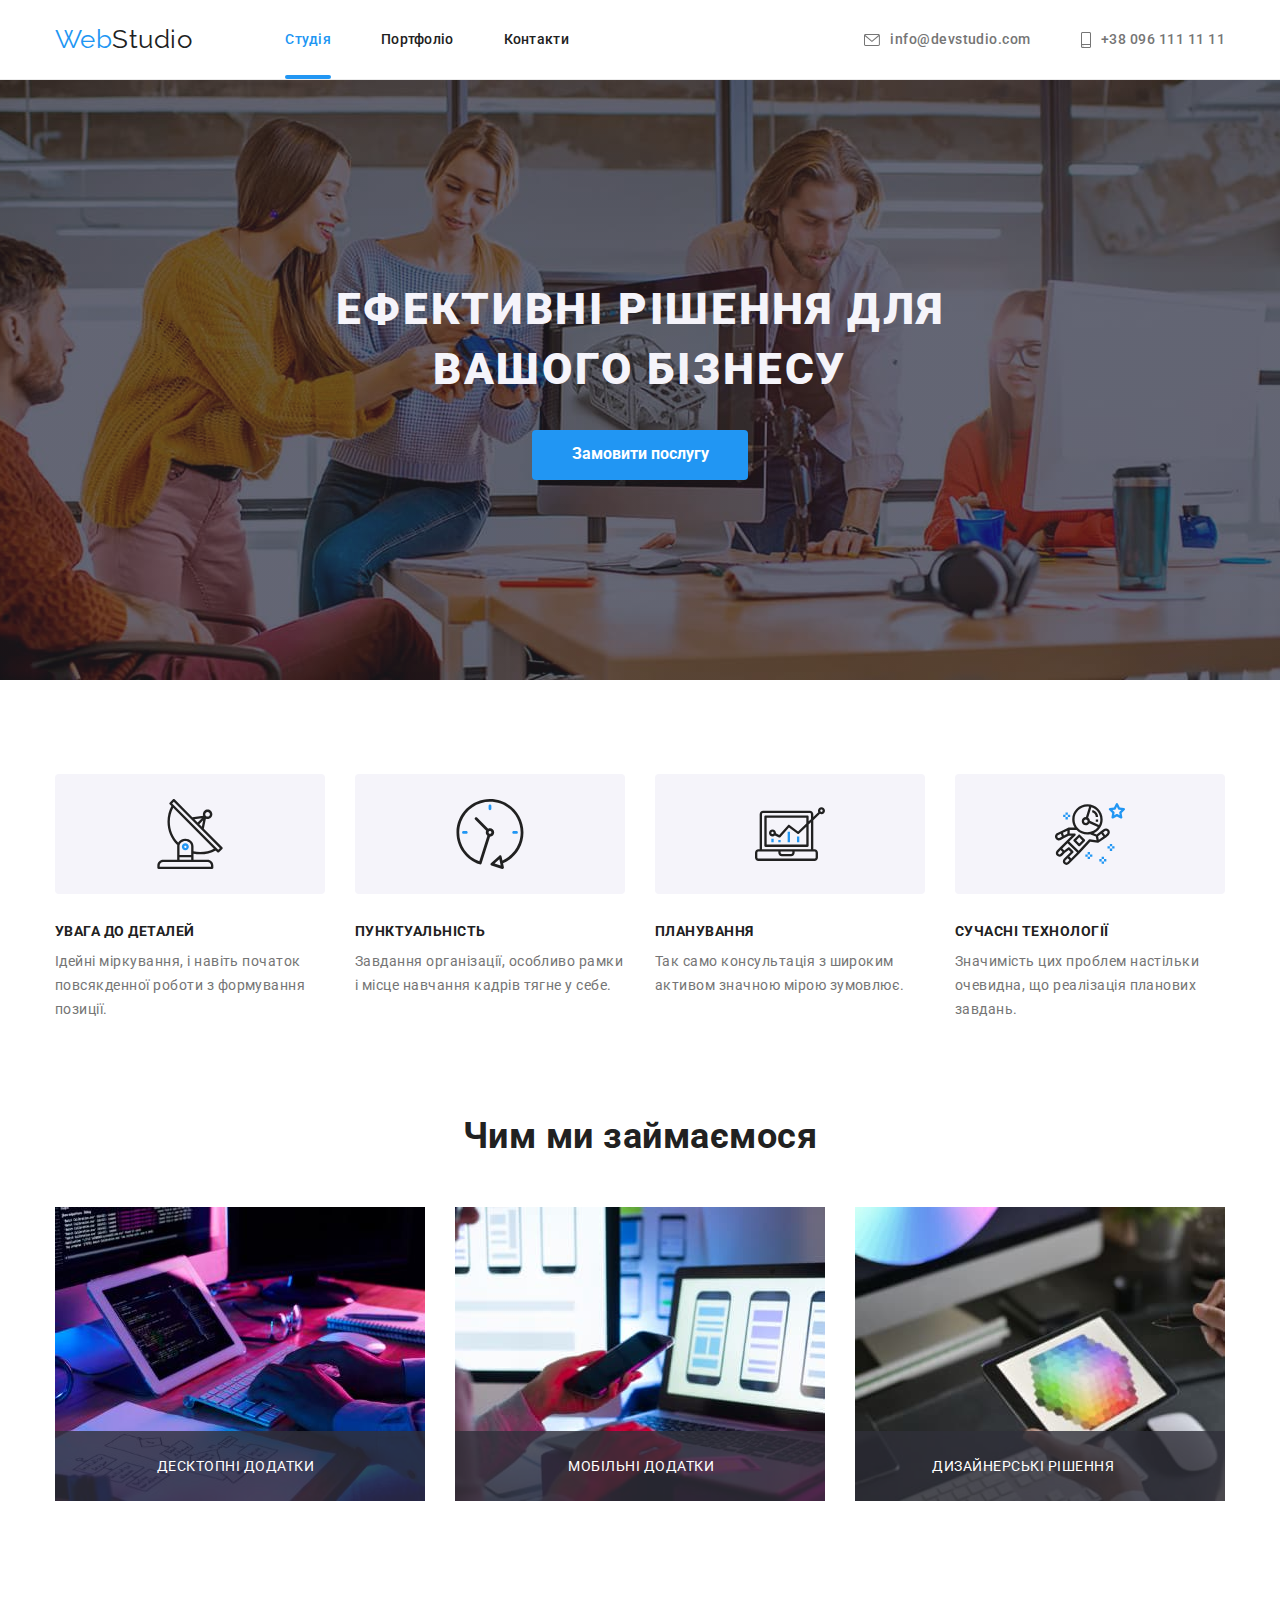
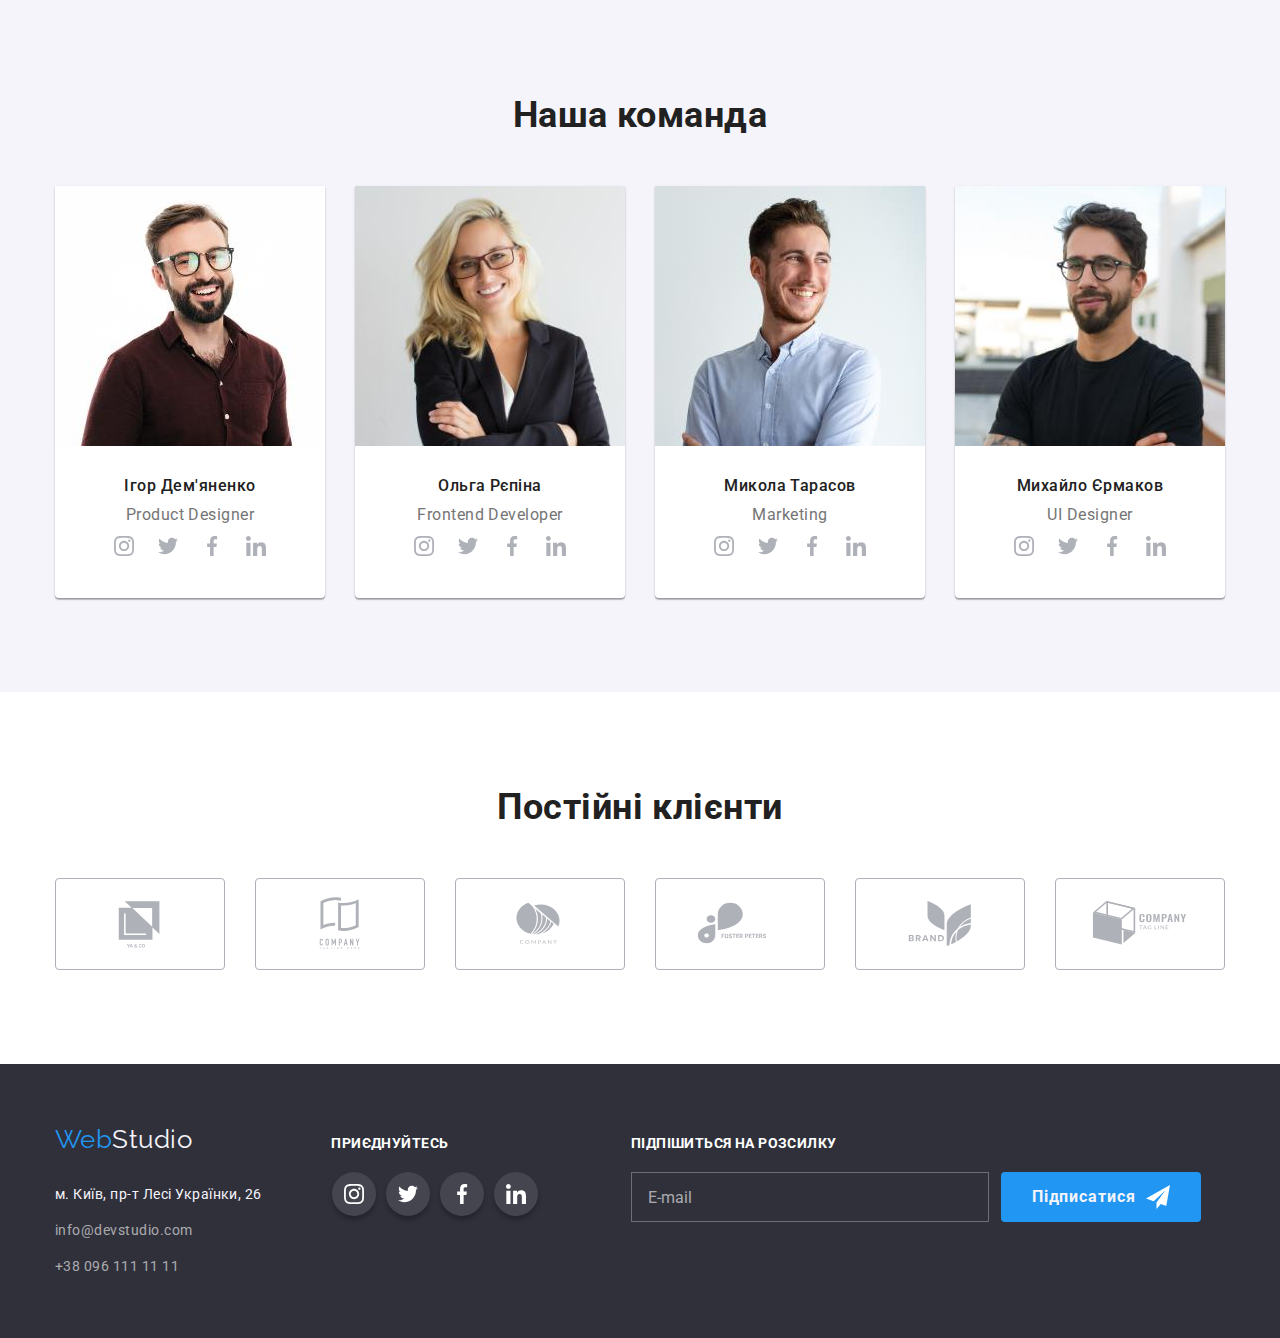
==== index.html @ 08e015c6 "Initial commit" ====
<!DOCTYPE html>
<html lang="uk">
  <head>
    <meta charset="UTF-8" />
    <meta http-equiv="X-UA-Compatible" content="IE=edge" />
    <meta name="viewport" content="width=device-width, initial-scale=1.0" />
    <title>Document</title>
    <link rel="preconnect" href="https://fonts.googleapis.com" />
    <link rel="preconnect" href="https://fonts.gstatic.com" crossorigin />
    <link
      href="https://fonts.googleapis.com/css2?family=Raleway:wght@700&family=Roboto:wght@400;500;700;900&display=swap"
      rel="stylesheet"
    />
    <link
      rel="stylesheet"
      href="https://cdnjs.cloudflare.com/ajax/libs/modern-normalize/1.1.0/modern-normalize.min.css"
    />

    <link rel="stylesheet" href="./css/styles.css" />
  </head>
  <body class="page">
    <!--  ⁡⁣⁢⁣Шапка сайту⁡ -->

    <header class="page-header">
      <div class="container main-div">
        <nav class="main-nav">
          <a href="index.html" class="logo">Web<span class="log-studio">Studio</span></a>

          <ul class="site-nav list">
            <li class="item"><a href="" class="link current">Студія</a></li>
            <li class="item"><a href="./portfolio.html" class="link">Портфоліо</a></li>
            <li class="item"><a href="" class="link">Контакти</a></li>
          </ul>
        </nav>

        <ul class="contacts list">
          <li class="item">
            <a href="" class="icon-contacts">
              <svg class="icon-envelope">
                <use href="./images/icons.svg#icon-envelop"></use>
              </svg>
              info@devstudio.com
            </a>
            <a href="mailto:info@devstudio.com" class="contacts-link"></a>
          </li>

          <li class="item">
            <a href="" class="icon-contacts">
              <svg class="icon-smartphone">
                <use href="./images/icons.svg#smartphone"></use>
              </svg>
              +38 096 111 11 11
            </a>
            <!-- <a href="tel:+380961111111" class="contacts-link"></a> -->
          </li>
        </ul>
      </div>
    </header>

    <main>
      <!--Hero-->

      <section class="hero">
        <div class="container">
          <h1 class="hero-title">Ефективні рішення для вашого бізнесу</h1>
          <button data-modal-open type="button" class="button-primary">Замовити послугу</button>
        </div>
      </section>

      <!--Управління цілями-->
      <section class="section-feature">
        <div class="container">
          <ul class="feature-list list">
            <li class="item">
              <div class="icon-element">
                <svg class="icon-antenna" width="70px" height="70px">
                  <use href="./images/icons.svg#antenna"></use>
                </svg>
              </div>
              <h2 class="title">УВАГА ДО ДЕТАЛЕЙ</h2>
              <p class="text">
                Ідейні міркування, і навіть початок повсякденної роботи з формування позиції.
              </p>
            </li>
            <li class="item">
              <div class="icon-element">
                <svg class="icon-clock" width="70px" height="70px">
                  <use href="./images/icons.svg#clock"></use>
                </svg>
              </div>
              <h2 class="title">ПУНКТУАЛЬНІСТЬ</h2>
              <p class="text">
                Завдання організації, особливо рамки і місце навчання кадрів тягне у себе.
              </p>
            </li>
            <li class="item">
              <div class="icon-element">
                <svg class="icon-diagram" width="70px" height="70px">
                  <use href="./images/icons.svg#diagram"></use>
                </svg>
              </div>
              <h2 class="title">ПЛАНУВАННЯ</h2>
              <p class="text">Так само консультація з широким активом значною мірою зумовлює.</p>
            </li>
            <li class="item">
              <div class="icon-element">
                <svg class="icon-astronaut" width="70px" height="70px">
                  <use href="./images/icons.svg#astronaut"></use>
                </svg>
              </div>
              <h2 class="title">СУЧАСНІ ТЕХНОЛОГІЇ</h2>
              <p class="text">
                Значимість цих проблем настільки очевидна, що реалізація планових завдань.
              </p>
            </li>
          </ul>
        </div>
      </section>

      <!--Work-->

      <section class="section-work">
        <div class="container">
          <h3 class="section-title">Чим ми займаємося</h3>
          <ul class="work list">
            <li class="item">
              <div class="work-box">
                <img src="./images/box_1.jpg" alt="блок-схема" width="370" height="294" />
                <p class="work-text">Десктопні додатки</p>
              </div>
            </li>
            <li class="item">
              <div class="work-box">
                <img
                  src="./images/box_2.jpg"
                  alt="застосунок для телефону"
                  width="370"
                  height="294"
                />
                <p class="work-text">Мобільні додатки</p>
              </div>
            </li>
            <li class="item">
              <div class="work-box">
                <img src="./images/box_3.jpg" alt="веб дизайн" width="370" height="294" />
                <p class="work-text">Дизайнерські рішення</p>
              </div>
            </li>
          </ul>
        </div>
      </section>

      <!--Team-list-->
      <section class="section-team">
        <div class="container">
          <h3 class="section-title">Наша команда</h3>
          <ul class="team-list list">
            <li class="item item-team">
              <img src="./images/img.jpg" alt="Product Designer" width="270" />
              <h3 class="title">Ігор Дем'яненко</h3>
              <p class="text">Product Designer</p>
              <div class="icon-list">
                <a href="" class="icon-social">
                  <svg class="icon-instagram" width="20px" height="20px">
                    <use href="./images/icons.svg#instagram"></use>
                  </svg>
                </a>
                <a href="" class="icon-social">
                  <svg class="icon-twitter" width="20px" height="20px">
                    <use href="./images/icons.svg#twitter"></use>
                  </svg>
                </a>
                <a href="" class="icon-social">
                  <svg class="icon-facebook" width="20px" height="20px">
                    <use href="./images/icons.svg#facebook"></use>
                  </svg>
                </a>
                <a href="" class="icon-social">
                  <svg class="icon-linkedin" width="20px" height="20px">
                    <use href="./images/icons.svg#linkedin"></use>
                  </svg>
                </a>
              </div>
            </li>
            <li class="item item-team">
              <img src="./images/img_1.jpg" alt="Ольга Рєпіна" width="270" />
              <h3 class="title">Ольга Рєпіна</h3>
              <p class="text">Frontend Developer</p>
              <div class="icon-list">
                <a href="" class="icon-social">
                  <svg class="icon-instagram" width="20px" height="20px">
                    <use href="./images/icons.svg#instagram"></use>
                  </svg>
                </a>
                <a href="" class="icon-social">
                  <svg class="icon-twitter" width="20px" height="20px">
                    <use href="./images/icons.svg#twitter"></use>
                  </svg>
                </a>
                <a href="" class="icon-social">
                  <svg class="icon-facebook" width="20px" height="20px">
                    <use href="./images/icons.svg#facebook"></use>
                  </svg>
                </a>
                <a href="" class="icon-social">
                  <svg class="icon-linkedin" width="20px" height="20px">
                    <use href="./images/icons.svg#linkedin"></use>
                  </svg>
                </a>
              </div>
            </li>
            <li class="item item-team">
              <img src="./images/img_2.jpg" alt="Микола Тарасов" width="270" />
              <h3 class="title">Микола Тарасов</h3>
              <p class="text">Marketing</p>
              <div class="icon-list">
                <a href="" class="icon-social">
                  <svg class="icon-instagram" width="20px" height="20px">
                    <use href="./images/icons.svg#instagram"></use>
                  </svg>
                </a>
                <a href="" class="icon-social">
                  <svg class="icon-twitter" width="20px" height="20px">
                    <use href="./images/icons.svg#twitter"></use>
                  </svg>
                </a>
                <a href="" class="icon-social">
                  <svg class="icon-facebook" width="20px" height="20px">
                    <use href="./images/icons.svg#facebook"></use>
                  </svg>
                </a>
                <a href="" class="icon-social">
                  <svg class="icon-linkedin" width="20px" height="20px">
                    <use href="./images/icons.svg#linkedin"></use>
                  </svg>
                </a>
              </div>
            </li>
            <li class="item item-team">
              <img src="./images/img_3.jpg" alt="Михайло Єрмаков" width="270" />
              <h3 class="title">Михайло Єрмаков</h3>
              <p class="text">UI Designer</p>
              <div class="icon-list">
                <a href="" class="icon-social">
                  <svg class="icon-instagram" width="20px" height="20px">
                    <use href="./images/icons.svg#instagram"></use>
                  </svg>
                </a>
                <a href="" class="icon-social">
                  <svg class="icon-twitter" width="20px" height="20px">
                    <use href="./images/icons.svg#twitter"></use>
                  </svg>
                </a>
                <a href="" class="icon-social">
                  <svg class="icon-facebook" width="20px" height="20px">
                    <use href="./images/icons.svg#facebook"></use>
                  </svg>
                </a>
                <a href="" class="icon-social">
                  <svg class="icon-linkedin" width="20px" height="20px">
                    <use href="./images/icons.svg#linkedin"></use>
                  </svg>
                </a>
              </div>
            </li>
          </ul>
        </div>
      </section>

      <!--Clients-->
      <section class="section-client">
        <div class="container">
          <h3 class="section-title">Постійні клієнти</h3>
          <ul class="client-list list">
            <li class="icon-item">
              <a href="" class="link-icon">
                <svg class="icon-client" width="41px" height="47px">
                  <use href="./images/icons.svg#Client1"></use>
                </svg>
              </a>
            </li>
            <li class="icon-item">
              <a href="" class="link-icon">
                <svg class="icon-client" width="41px" height="47px">
                  <use href="./images/icons.svg#Client2"></use>
                </svg>
              </a>
            </li>
            <li class="icon-item">
              <a href="" class="link-icon">
                <svg class="icon-client" width="41px" height="47px">
                  <use href="./images/icons.svg#Client3"></use>
                </svg>
              </a>
            </li>
            <li class="icon-item">
              <a href="" class="link-icon">
                <svg class="icon-client" width="41px" height="47px">
                  <use href="./images/icons.svg#Client4"></use>
                </svg>
              </a>
            </li>
            <li class="icon-item">
              <a href="" class="link-icon">
                <svg class="icon-client" width="41px" height="47px">
                  <use href="./images/icons.svg#Client5"></use>
                </svg>
              </a>
            </li>
            <li class="icon-item">
              <a href="" class="link-icon">
                <svg class="icon-client" width="41px" height="47px">
                  <use href="./images/icons.svg#Client6"></use>
                </svg>
              </a>
            </li>
          </ul>
        </div>
      </section>
    </main>
    <!--Футер-->
    <footer class="footer">
      <div class="container">
        <div class="container-address">
          <a href="index.html" class="logo">Web<span class="logo-studio">Studio</span></a>

          <address class="address-title">
            <p class="footer-title">м. Київ, пр-т Лесі Українки, 26</p>
            <ul class="contact list">
              <li class="item">
                <a href="malito:info@devstudio.com" class="contact-link">info@devstudio.com</a>
              </li>
              <li class="item">
                <a href="tel:+380961111111" class="contact-link">+38 096 111 11 11</a>
              </li>
            </ul>
          </address>
        </div>

        <div class="container-icon">
          <p class="text-footer-icon">приєднуйтесь</p>
          <ul class="list-icon-footer list">
            <li class="item-footer-icon">
              <a href="" class="footer-link-icon">
                <svg class="instagramfooter" width="20" height="20px">
                  <use href="./images/icons.svg#instagramFooter"></use>
                </svg>
              </a>
            </li>
            <li class="item-footer-icon">
              <a href="" class="footer-link-icon">
                <svg class="twitterfooter" width="20" height="20px">
                  <use href="./images/icons.svg#twitterFooter"></use>
                </svg>
              </a>
            </li>
            <li class="item-footer-icon">
              <a href="" class="footer-link-icon">
                <svg class="facebookfooter" width="20" height="20px">
                  <use href="./images/icons.svg#facebookFooter"></use>
                </svg>
              </a>
            </li>
            <li class="item-footer-icon">
              <a href="" class="footer-link-icon">
                <svg class="linkedinfooter" width="20" height="20px">
                  <use href="./images/icons.svg#linkedinFooter"></use>
                </svg>
              </a>
            </li>
          </ul>
        </div>
        <div class="form-footer">
          <h3 class="form-text">підпішиться на розсилку</h3>
          <div class="foot-lable">
            <input class="form-mail" type="email" name="E-mail" placeholder="E-mail" />
            <button class="foot-button" type="submit">
              Підписатися
              <svg class="icon-send" width="24" height="24">
                <use href="./images/icons.svg#icon-icon-send"></use>
              </svg>
            </button>
          </div>
        </div>
      </div>
    </footer>
    <!-- <button>Замовити послугу</button> -->

    <div class="backdrop is-hidden" data-modal>
      <div class="modal">
        <button data-modal-close class="modal-button">
          <svg class="icon-close" width="18" height="18">
            <use href="./images/icons.svg#icon-close"></use>
          </svg>
        </button>

        <form class="form-modal">
          <h3 class="form-title">Залиште свої дані, ми вам передзвонимо</h3>
          <div class="form-field top-title">
            <label for="name" class="form-lable">Ім'я</label>
            <input class="form-input" type="text" name="name" id="name" />
            <svg class="input-icon" width="18" height="18">
              <use href="./images/icons.svg#icon-person"></use>
            </svg>
          </div>
          <div class="form-field">
            <label for="tel" class="form-lable">Телефон</label>
            <input class="form-input" type="tel" name="tel" id="tel" />
            <svg class="input-icon" width="18" height="18">
              <use href="./images/icons.svg#icon-phone"></use>
            </svg>
          </div>
          <div class="form-field">
            <label for="email" class="form-lable">Пошта</label>
            <input class="form-input" type="email" name="email" id="email" />
            <svg class="input-icon" width="18" height="18">
              <use href="./images/icons.svg#icon-email"></use>
            </svg>
          </div>
          <div class="form-field">
            <label for="comment" class="comment-label">Коментар</label>
            <textarea
              name="comment"
              class="comment"
              id="comment"
              placeholder="Введіть текст"
            ></textarea>
          </div>
          <!-- <div class="form-field-check"> -->
          <label class="form-policy">
            <input class="checkbox" type="checkbox" checked />
            <svg class="icon-check" width="16" height="15">
              <use href="./images/icons.svg#icon-vector_check"></use>
            </svg>
            Погоджуюся з розсилкою та приймаю
            <a class="police-link" href="">Умови договору</a>
          </label>
          <!-- </div> -->
          <button type="submit" class="form-btn">Відправити</button>
        </form>
      </div>
    </div>

    <script src="./js/modal.js"></script>
  </body>
</html>
---- css/styles.css ----
html {
  box-sizing: border-box;
}
*,
*::before,
*::after {
  box-sizing: inherit;
}

:root {
  --primary-text-color: #212121;
  --title-text-color: #757575;
  --accent-color: #2196f3;
  --primary-bg-color: #f5f4fa;
  --timing-function: cubic-bezier(0.4, 0, 0.2, 1);
}

body {
  background-color: #ffffff;
  color: var(--primary-text-color);
  font-family: 'Roboto', sans-serif;
  letter-spacing: 0.03em;
}
img {
  display: block;
}
/* Утіліти */

.list {
  padding: 0;
  margin: 0;
  list-style: none;
}

/* колір основного тексту чорний #212121 */
/* другорядний колір тексту білий #FFFFFF */
/* другорядний колір тексту #757575 */
/* другорядний колір тексту rgba(255, 255, 255, 0.6) */
/* акцент Голубий #2196F3 */

.container {
  padding-right: 15px;
  padding-left: 15px;
  margin-left: auto;
  margin-right: auto;
  width: 1200px;
}

.page-header {
  max-width: 1600px;
  height: 80px;
  margin-left: auto;
  margin-right: auto;
  background-color: #ffffff;
  border-bottom: 1px solid #ececec;
}

/* Main div */
.main-div {
  display: flex;
  align-items: center;
}

.main-nav {
  display: flex;

  padding-top: 24px;
  padding-bottom: 25px;
  align-items: center;
}

.logo {
  color: var(--accent-color);
  font-family: 'Raleway', cursive;
  font-size: 26px;
  line-height: 1.19;
  text-decoration: none;
}
.log-studio {
  color: var(--primary-text-color);
}

.site-nav {
  display: flex;
  margin-left: 93px;
}
.site-nav .item {
  margin-right: 50px;
}

.link {
  position: relative;
  /* padding-bottom: 32px; */

  color: var(--primary-text-color);
  font-family: inherit;
  font-weight: 500;
  font-size: 14px;
  line-height: 1.14;
  letter-spacing: 0.02em;
  text-decoration: none;
  transition: color 250ms var(--timing-function);
}

.site-nav .link:hover,
.site-nav .link:focus {
  color: var(--accent-color);
}

.link.current {
  position: relative;
  padding-bottom: 32px;
  font-family: inherit;
  font-weight: 500;
  font-size: 14px;
  line-height: 1.14;
  letter-spacing: 0.02em;
  text-decoration: none;
  color: var(--accent-color);
}
.link.current::after {
  content: '';
  position: absolute;
  left: 0;
  bottom: 0;
  width: 100%;
  height: 4px;
  border-radius: 2px;
  background-color: var(--accent-color);
  transform: scaleX(1);
}

/* Contacts */

.contacts {
  display: flex;
  align-items: center;
  margin-left: auto;
  cursor: pointer;
}
.contacts .item + .item {
  margin-left: 50px;
}

.icon-contacts {
  display: flex;
  align-items: center;
  color: var(--title-text-color);
  fill: var(--title-text-color);
  font-family: inherit;
  font-weight: 500;
  font-size: 14px;
  line-height: 1.14;
  letter-spacing: 2%;
  text-decoration: none;
  transition: fill 250ms var(--timing-function);
}

.icon-contacts:hover {
  fill: var(--accent-color);
}
.icon-contacts:hover {
  color: var(--accent-color);
}
.icon-contacts .icon-envelop:hover {
  fill: var(--accent-color);
}

.icon-contacts .icon-smartphone:hover {
  fill: var(--accent-color);
}
.icon-smartphone {
  /* fill: #757575; */
  margin-right: 10px;
  width: 10px;
  height: 16px;
}
.icon-envelope {
  /* fill: #757575; */
  margin-right: 10px;
  width: 16px;
  height: 12px;
}

/* .contacts .item {
  display: flex;
  align-items: center;
  justify-content: center;
} */

/* hero*/
.hero {
  padding-bottom: 200px;
  padding-top: 200px;
  margin-top: 0;
  text-align: center;
  background-color: #2f303a;
  max-width: 1600px;
  height: 600px;
  margin-left: auto;
  margin-right: auto;
  background-image: linear-gradient(to right, rgba(47, 48, 58, 0.4), rgba(47, 48, 58, 0.4)),
    url('../images/hero.jpg');

  background-repeat: no-repeat;
  background-position: center;
  background-size: cover;
}

.hero-title {
  display: block;
  margin: 0 auto 30px;
  max-width: 696px;

  text-align: center;

  color: var(--primary-bg-color);
  font-weight: 900;
  font-size: 44px;
  line-height: 1.36;

  letter-spacing: 0.06em;
  text-transform: uppercase;
}

/* Button */

.button-primary {
  display: inline-block;
  width: 216px;
  height: 50px;

  border-radius: 4px;
  text-align: center;
  border: 1px solid transparent;

  color: #ffffff;
  background-color: var(--accent-color);
  font-weight: 700;
  font-size: 16px;
  line-height: 1.9;
  transition: background-color 250ms var(--timing-function);
}

.button-primary:hover,
.button-primary:focus {
  background-color: #188ce8;
  /* color: #ffffff; */
  cursor: pointer;
}
.backdrop {
  position: fixed;
  width: 100vw;

  top: 0;
  left: 0;
  min-width: 100%;
  height: 1024px;
  background-color: rgba(0, 0, 0, 0.2);
  opacity: 1;
  transition: opacity 250ms cubic-bezier(0.4, 0, 0.2, 1);
}

.backdrop.is-hidden {
  visibility: hidden;
  opacity: 0;
  pointer-events: none;
}

.modal {
  position: absolute;
  padding: 40px;
  top: 50%;
  left: 50%;
  transform: translate(-50%, -50%);
  /* display: flex; */
  width: 528px;
  height: 581px;

  background-color: #ffffff;
}
.modal-button {
  position: absolute;

  display: flex;
  align-items: center;
  justify-content: center;

  top: 8px;
  right: 8px;
  width: 30px;
  height: 30px;
  cursor: pointer;
  border: 1px solid #0000001a;
  border-radius: 50%;
  background-color: transparent;
  cursor: pointer;
}
.modal-button:hover .icon-close {
  fill: var(--accent-color);
}
.form-modal {
  display: block;
  /* width: 528px; */
  margin-left: auto;
  margin-right: auto;
}
.modal:focus-within {
  color: var(--accent-color);
}
.form-title {
  font-size: 20px;
  line-height: 1.15;
  font-weight: 700;
  text-align: center;
  margin: 0;
  letter-spacing: 0.03em;
  color: #212121;
}
.top-title {
  margin-top: 12px;
}
.form-lable,
.comment-label {
  margin-bottom: 4px;
  font-size: 12px;
  line-height: 1.17;
  letter-spacing: 0.01em;
  color: var(--title-text-color);
}
.comment::placeholder {
  font-size: 12px;
  line-height: 1.17;
  letter-spacing: 0.01em;
  color: rgba(117, 117, 117, 0.5);
}
.form-field {
  position: relative;
  /* outline: 1px solid blue; */
  display: flex;
  flex-direction: column;
  margin-bottom: 10px;
  /* margin-bottom: 28px; */
}
.form-input {
  width: 100%;
  margin: 0;
  height: 40px;
  padding: 11px 41px;
  border-radius: 4px;
  border: 1px solid rgba(33, 33, 33, 0.2);
  transition: border-color 250ms var(--accent-color);
  cursor: pointer;
  outline: none;
}
.form-input:hover {
  border-color: var(--accent-color);
}
textarea {
  resize: none;
  border: 1px solid rgba(33, 33, 33, 0.2);
  border-radius: 4px;
  padding: 12px 16px;
  font-size: 12px;
  line-height: 1.17;
  letter-spacing: 0.01em;
  height: 120px;
  transition: border-color 250ms var(--timing-function);
}
textarea:hover,
textarea:focus {
  outline: none;
  border-color: var(--accent-color);
}

.input-icon {
  position: absolute;
  display: inline-block;
  top: 50%;
  left: 15px;
  transition: fill 250ms var(--timing-function);
}
.form-input:hover ~ .input-icon,
.form-input:focus ~ .input-icon {
  fill: var(--accent-color);
}
/* .form-field-check {
  margin-top: 20px;
  margin-bottom: 30px;
} */
.form-policy {
  display: flex;
  align-items: center;
  font-size: 14px;
  line-height: 1.7;
  letter-spacing: 0.03em;
  color: var(--title-text-color);
}
.police-link {
  color: var(--accent-color);
  margin-left: 4px;
}
.checkbox {
  appearance: none;
}
.checkbox:checked + .icon-check {
  background-color: var(--accent-color);
  border-radius: 2px;
  border-color: transparent;
}
.icon-check {
  border-radius: 2px;
  border: 2px solid #212121;
  margin-right: 7px;
}

.form-btn {
  display: flex;
  align-items: center;
  justify-content: center;
  margin: 30px auto 0px auto;
  width: 200px;
  height: 50px;
  padding: 10px 52px;
  border-radius: 4px;
  box-shadow: 0px 4px 4px rgba(0, 0, 0, 0.15);
  color: #ffffff;
  border-color: transparent;
  background-color: #2196f3;
  font-size: 16px;
  line-height: 1.19;
  letter-spacing: 0.06em;
  cursor: pointer;
  transition: background-color 250ms var(--timing-function);
}

.form-btn:hover,
.form-btn:focus {
  background-color: #188ce8;
}
/* section */

/* Управління цілями */
.section-feature {
  padding-top: 94px;
}
.container .feature-list {
  display: flex;
}
.icon-element {
  display: flex;
  justify-content: center;
  align-items: center;
  margin-bottom: 30px;
  width: 270px;
  height: 120px;
  background: #f5f4fa;
  border-radius: 4px;
}

/* feature-list */

.feature-list .item:not(:last-child) {
  margin-right: 30px;
}

.feature-list .title {
  margin-top: 0;
  margin-bottom: 10px;
  color: var(--primary-text-color);
  font-size: 14px;
  line-height: 1.14;
}
.feature-list .text {
  margin: 0;

  color: var(--title-text-color);
  font-size: 14px;
  line-height: 1.7;
}
/* work */

.section-work {
  padding-top: 94px;
  padding-bottom: 94px;
}
.section-work .section-title {
  margin-top: 0;
  margin-bottom: 50px;
  font-size: 36px;
  line-height: 1.17;
  text-align: center;
}

.container .work {
  display: inline-flex;
  width: 370px;
}
.work .item:not(:last-child) {
  margin-right: 30px;
}
.work-box {
  position: relative;
  display: flex;
  justify-content: center;
}
.work-box::before {
  display: inline-block;
  bottom: 0;
  right: 0;
  content: '';
  position: absolute;
  width: 370px;
  height: 70px;

  background-color: rgba(47, 48, 58, 0.8);
}

.work-text {
  display: inline-block;
  margin: 27px auto;
  position: absolute;
  bottom: 0;
  right: 30%;
  text-transform: uppercase;
  font-size: 14px;
  line-height: 1.14;

  color: #ffffff;
}

/* team-list */

.section-team {
  padding-top: 94px;
  padding-bottom: 94px;
  background-color: #f5f4fa;
}

.section-team .section-title {
  margin-top: 0;
  margin-bottom: 50px;
  font-size: 36px;
  line-height: 1.17;
  text-align: center;
}
.item-team {
  text-align: center;
  background: #ffffff;
  box-shadow: 0px 1px 3px rgba(0, 0, 0, 0.12), 0px 1px 1px rgba(0, 0, 0, 0.14),
    0px 2px 1px rgba(0, 0, 0, 0.2);
  border-radius: 0px 0px 4px 4px;
}
.icon-list {
  display: flex;
  justify-content: center;
  align-items: center;
}
.icon-list:not(:first child) {
  margin-left: 10px;
}
.icon-social {
  display: flex;
  justify-content: center;
  align-items: center;
  width: 44px;
  height: 44px;
  border-radius: 50%;
  cursor: pointer;
  fill: #afb1b8;
  background-color: #ffffff;
  transition: background-color 250ms cubic-bezier(0.4, 0, 0.2, 1),
    fill 250ms cubic-bezier(0.4, 0, 0.2, 1);
  /* transition-duration: ;
  transition-timing-function: ; */
}
.icon-social:hover,
.icon-social:focus {
  fill: #ffffff;
  background-color: var(--accent-color);
}

.team-list .item {
  padding-bottom: 30px;
  background-color: #ffffff;
  align-items: center;
}

.team-list .title {
  margin-top: 30px;
  margin-bottom: 10px;
  text-align: center;

  color: var(--primary-text-color);
  font-weight: 500;
  font-size: 16px;
  line-height: 1.19;
}
.team-list .text {
  margin: 0;
  color: var(--title-text-color);
  font-size: 16px;
  line-height: 1.19;
  text-align: center;
}

.container .team-list {
  width: 270px;
  display: inline-flex;
}

.team-list .item:not(:last-child) {
  margin-right: 30px;
}
/* Постійні клієнти */

.section-client {
  padding-top: 94px;
  padding-bottom: 94px;
}

.section-client .section-title {
  margin-top: 0;
  margin-bottom: 50px;
  font-size: 36px;
  line-height: 1.17;
  text-align: center;
}
.client-list {
  display: flex;
  justify-content: center;
  align-items: center;
}
.link-icon {
  display: flex;
  justify-content: center;
  align-items: center;
  width: 170px;
  height: 92px;
  border: 1px solid #afb1b8;
  border-radius: 4px;
  transition: border 250ms cubic-bezier(0.4, 0, 0.2, 1);

  /* transition-property: background-color;
  transition-duration: 250ms;
  transition-timing-function: cubic-bezier(0.4, 0, 0.2, 1); */
}

.icon-client {
  width: 106px;
  height: 60px;
  fill: #afb1b8;
  transition: fill 250ms cubic-bezier(0.4, 0, 0.2, 1);
}
.link-icon:hover svg {
  fill: var(--accent-color);
  /* border: 1px solid #2196f3; */
}
.link-icon:hover {
  border: 1px solid var(--accent-color);
}

.client-list .icon-item:not(:last-child) {
  margin-right: 30px;
}

/* Footer */
.footer {
  padding-top: 60px;
  padding-bottom: 60px;
  background-color: #2f303a;
}

.footer .logo {
  /* margin: 0px 0px 28px; */
  color: var(--accent-color);
  font-family: 'Raleway', cursive;
  font-size: 26px;
  line-height: 1.19;
  text-decoration: none;
}

.logo-studio {
  color: var(--primary-bg-color);
}

.footer .container {
  display: flex;
  align-items: baseline;
  display: block;
  background-color: #2f303a;
}

.footer .logo {
  width: 145px;
}
.footer-title {
  margin-top: 0;
  margin-bottom: 12px;
  font-style: normal;
  font-size: 14px;
  line-height: 1.7;
  color: var(--primary-bg-color);
}
.address-title {
  margin-top: 28px;
  font-style: normal;
}

.contact .contact-link {
  font-size: 14px;
  line-height: 1.7;
  color: rgba(255, 255, 255, 0.6);
  text-decoration: none;
  margin-bottom: 60px;
}
.contact .contact-link:hover,
.contact .contact-link:focus {
  color: var(--accent-color);
}
.contact .item:not(:last-child) {
  margin-bottom: 12px;
}
/* Footer Icon */
.footer .container {
  display: flex;
}
/* .footer-main {
  display: flex;
  margin-right: 70px;
  align-items: baseline;
} */

.container-icon {
  margin-left: 70px;
}

.text-footer-icon {
  margin-top: 0px;
  font-weight: 700;
  display: inline-flex;
  align-items: center;
  justify-content: center;
  margin-bottom: 20px;
  font-size: 14px;
  line-height: 1.14;
  letter-spacing: 0.03em;
  text-transform: uppercase;
  color: #ffffff;
  width: 116px;
}
.list-icon-footer {
  display: flex;
}

.item-footer-icon:not(:last-child) {
  margin-right: 10px;
}

.footer-link-icon {
  /* margin-left: 70px; */
  display: flex;
  align-items: center;
  justify-content: center;

  width: 44px;
  height: 44px;
  color: white;
  background-color: rgba(255, 255, 255, 0.1);
  border-radius: 50%;
  box-shadow: 0px 4px 4px rgba(0, 0, 0, 0.25);
  cursor: pointer;
  fill: #fff;
  transition: background-color 250ms cubic-bezier(0.4, 0, 0.2, 1);
}
.footer-link-icon:hover,
.footer-link-icon:hover {
  background-color: var(--accent-color);
}

.form-footer {
  margin-left: 93px;
  width: 570px;
}

.form-text {
  /* margin-bottom: 200px; */
  margin-top: 0;
  font-weight: 700;
  /* display: inline-flex; */
  align-items: center;
  justify-content: center;
  margin-bottom: 20px;
  font-size: 14px;
  line-height: 1.14;
  letter-spacing: 0.03em;
  text-transform: uppercase;
  color: #ffffff;
  /* width: 207px; */
}
.foot-lable {
  display: flex;
}
.form-mail {
  min-width: 358px;
  padding: 15px 16px;
  height: 50px;
  margin-right: 12px;
  border: 1px solid rgba(255, 255, 255, 0.3);
  background-color: #2f303a;
  color: var(--primary-bg-color);
}
.form-mail::placeholder {
  font-size: 16px;
  line-height: 1.3;
  color: rgba(255, 255, 255, 0.6);
}
.foot-button {
  display: flex;
  align-items: center;
  justify-content: center;
  height: 50px;
  min-height: 50px;
  width: 200px;
  padding: 10px 28px;
  border-radius: 4px;
  background-color: #2196f3;
  color: var(--primary-bg-color);
  border: 1px solid transparent;
  font-family: 'Roboto';
  font-style: normal;
  font-weight: 700;
  font-size: 16px;
  line-height: 1.87;
  letter-spacing: 0.06em;
  transition: background-color 250ms cubic-bezier(0.4, 0, 0.2, 1);
  cursor: pointer;
}
.foot-button:hover,
.foot-button:focus {
  background-color: var(--accent-color);
}
.icon-send {
  margin-left: 10px;
}

/* ⁡⁣⁢⁣----------Portfolio----------⁡ */

/* ⁡⁣⁢⁣------buttons------⁡ */
.section-portfolio {
  padding-top: 94px;
  padding-bottom: 94px;
  color: var(--primary-text-color);
}

.potfolio-btns {
  margin-bottom: 30px;
  display: flex;
  justify-content: center;
}
.potfolio-btns .item {
  margin-right: 8px;
  text-align: center;
  min-width: 73px;
  /* padding: 6px 22px; */
  border-radius: 4px;
  /* transition: background-color 250ms cubic-bezier(0.4, 0, 0.2, 1),
    transform 250ms var(--timing-function); */
  background-color: #f5f4fa;
}

.highlighter {
  padding: 6px 22px;
  border: 1px solid transparent;
  font-weight: 500;
  font-size: 16px;
  line-height: 1.6;
  text-align: center;
  background-color: #f5f4fa;
  color: var(--primary-text-color);
  transition: background-color 250ms cubic-bezier(0.4, 0, 0.2, 1),
    transform 250ms var(--timing-function);
}
.potfolio-btns .highlighter:hover,
.potfolio-btns .highlighter:focus {
  background-color: var(--accent-color);
  color: var(--primary-bg-color);
  cursor: pointer;
  border-radius: 4px;
  border: 1px solid transparent;
  box-shadow: 0px 2px 2px rgba(0, 0, 0, 0.12), 0px 1px 2px rgba(0, 0, 0, 0.08),
    0px 3px 1px rgba(0, 0, 0, 0.1);
}
/* ⁡⁣⁢⁣-------cards-------⁡ */
.projects .title {
  margin-top: 0;
  margin-bottom: 0;
  color: var(--primary-text-color);
  font-size: 18px;
  line-height: 2;
  letter-spacing: 0.06em;
}
.projects .text {
  margin-top: 4px;
  margin-bottom: 0;
  color: var(--title-text-color);
  font-size: 16px;
  line-height: 1.9;
}

.projects {
  display: flex;
  flex-wrap: wrap;
}
.projects-link {
  text-decoration: none;
}

.projects .item {
  width: 370px;
  margin-right: 30px;
  margin-bottom: 30px;
  /* transition: background-color 250ms cubic-bezier(0.4, 0, 0.2, 1); */
}
.projects .item:hover,
.projects .item:focus {
  cursor: pointer;
  box-shadow: 1px 4px 6px rgba(0, 0, 0, 0.16), 0px 4px 4px rgba(0, 0, 0, 0.06),
    0px 1px 1px rgba(0, 0, 0, 0.12);
}
.projects-text {
  padding: 63px 24px;
  margin: 0;
  width: 322px;
  height: 168px;
  font-size: 18px;
  line-height: 1.5;
  color: #ffffff;
}
.card-border {
  padding: 20px 24px;
  border-left: 1px solid #eeeeee;
  border-right: 1px solid #eeeeee;
  border-bottom: 1px solid #eeeeee;
}

.projects .item:nth-child(3n) {
  margin-right: 0;
}
.projects .item:nth-last-child(-n + 3) {
  margin-bottom: 0;
}

.projects-box {
  position: relative;
  overflow: hidden;
}

.projects-overlay {
  position: absolute;
  top: 0;
  left: 0;
  width: 100%;
  height: 100%;
  transform: translateY(100%);
  background-color: rgba(33, 150, 243, 0.9);
  transition: background-color 250ms cubic-bezier(0.4, 0, 0.2, 1),
    transform 250ms var(--timing-function);
}
/* .projects-box:hover .projects-overlay {
  transform: translateY(0);
} */
.projects .item:hover .projects-overlay {
  transform: translateY(0);
}
/* Альтернатива */

/* calc ( 100% -кол-во маржинов в строке *значение маржина)/ кол-во єлементов в строке
width: calc (100%-60px)/3; 
margin-right:30px;
margin-left: 30px;*/
/* .preview .item:not(:nth-child(3)) {
  margin-right: 30px;
} */
/* .preview .item:not(:nth-last-child(-n + 3)) {
  margin-bottom: 30px;
} */
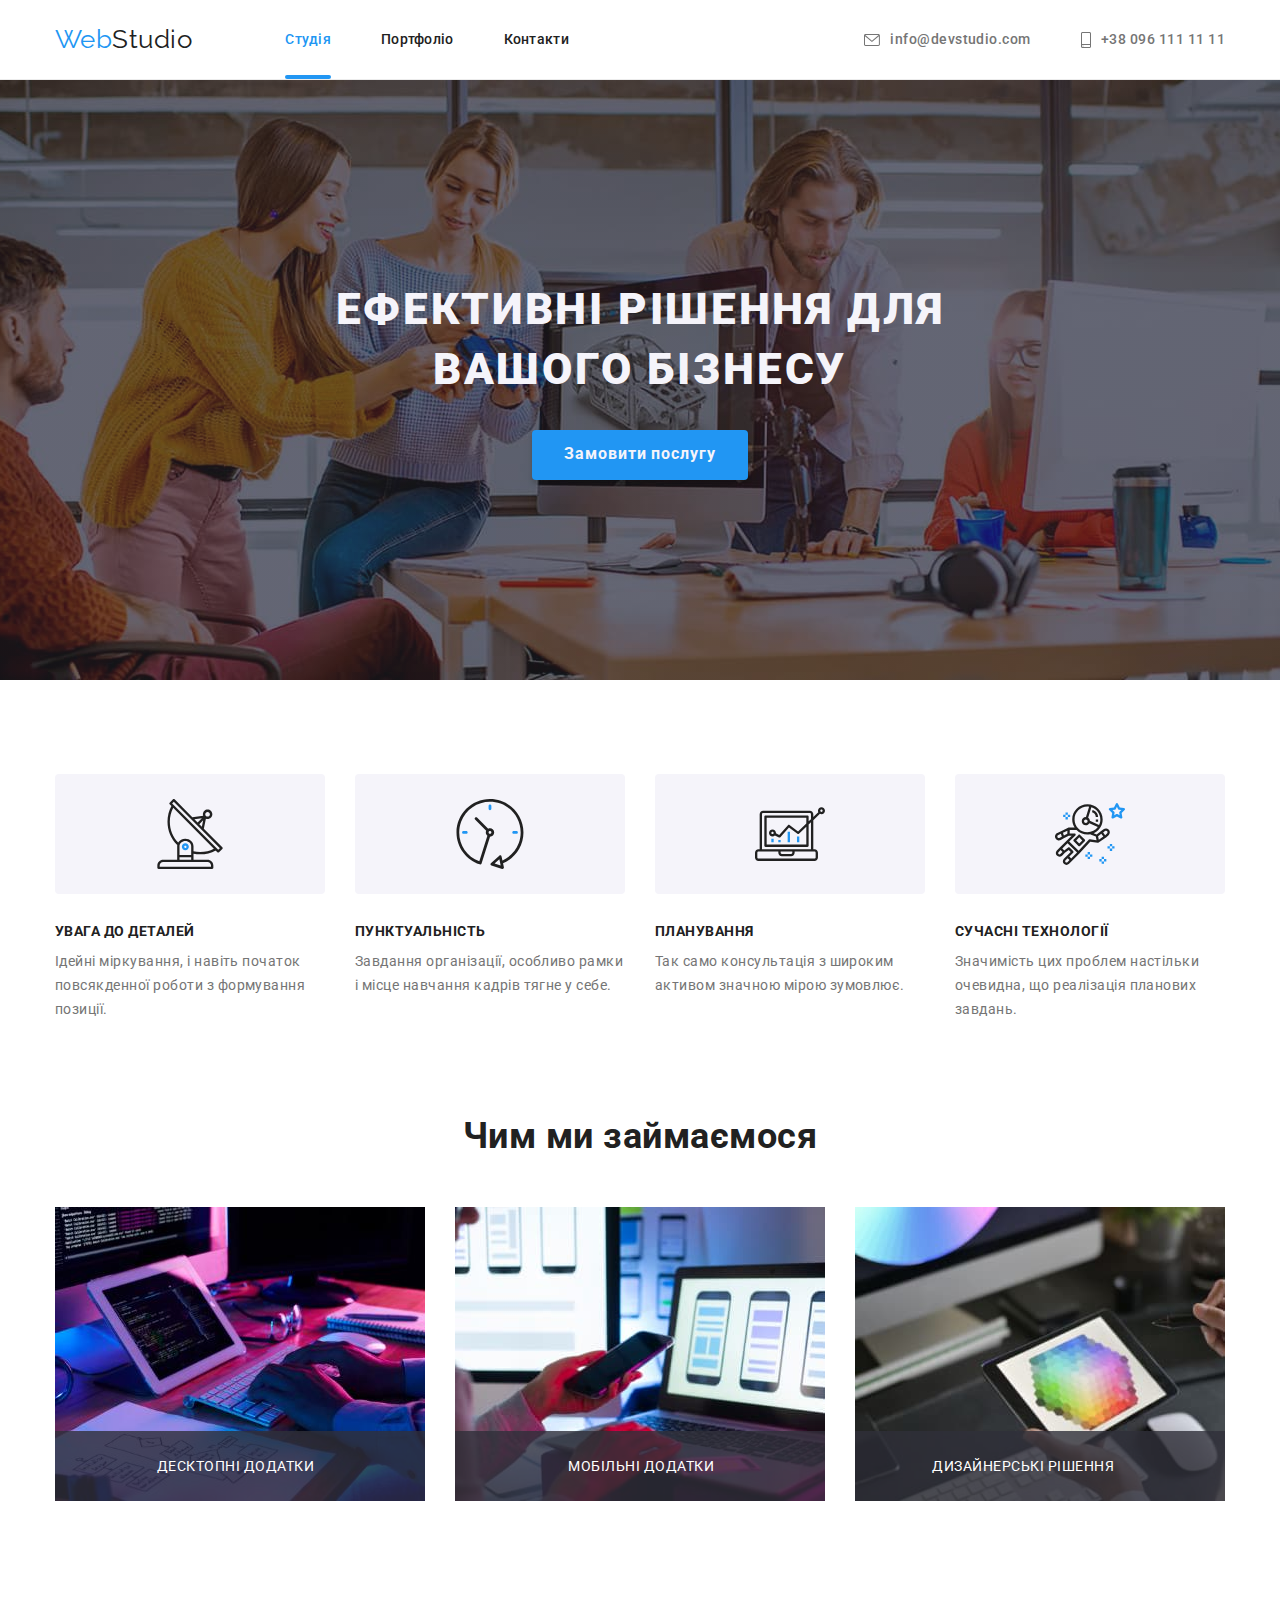
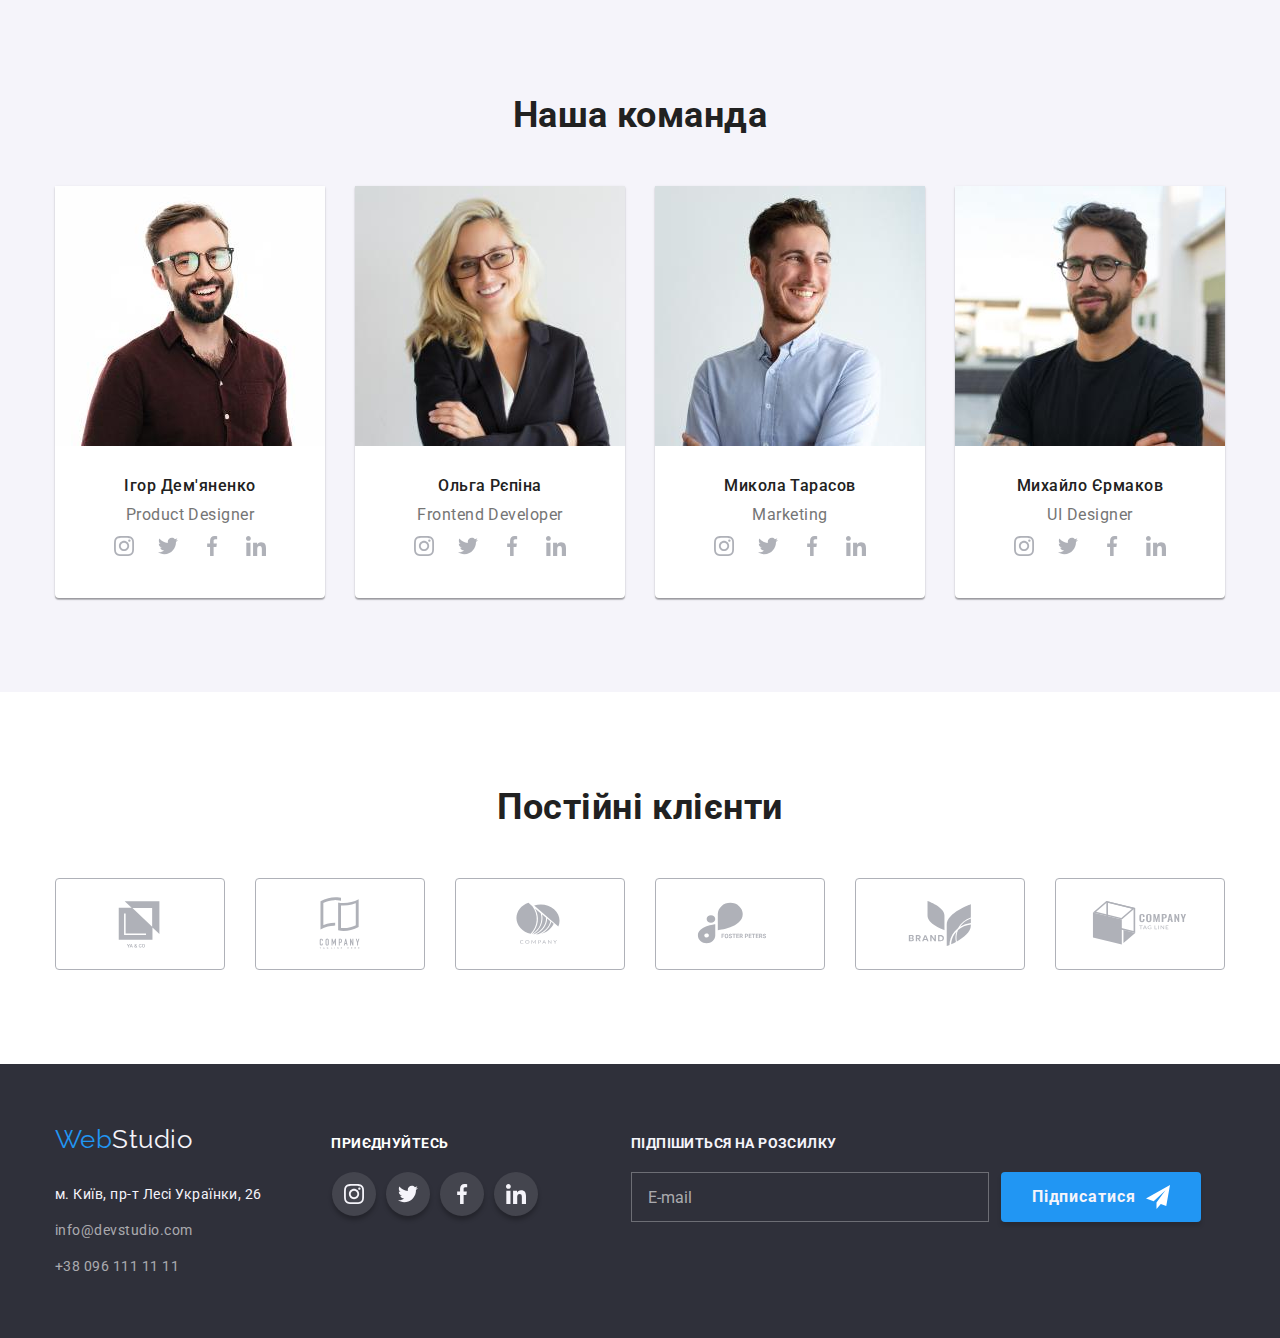
==== commit bead54e5: "Робить Рефакторинг" ====
--- a/index.html
+++ b/index.html
@@ -11,12 +11,9 @@
       href="https://fonts.googleapis.com/css2?family=Raleway:wght@700&family=Roboto:wght@400;500;700;900&display=swap"
       rel="stylesheet"
     />
-    <link
-      rel="stylesheet"
-      href="https://cdnjs.cloudflare.com/ajax/libs/modern-normalize/1.1.0/modern-normalize.min.css"
-    />
-
-    <link rel="stylesheet" href="./css/styles.css" />
+
+    <!-- <title>Препроцесор SASS</title> -->
+    <link rel="stylesheet" href="./css/main.min.css" />
   </head>
   <body class="page">
     <!--  ⁡⁣⁢⁣Шапка сайту⁡ -->
--- a/css/main.min.css
+++ b/css/main.min.css
@@ -0,0 +1 @@
+.foot-button,.form-btn,.button-primary{font-weight:700;font-size:16px;line-height:1.9;text-align:center;letter-spacing:.06em;border-radius:4px;border:1px solid rgba(0,0,0,0);color:#f5f4fa;background-color:#2196f3;-webkit-box-shadow:0px 4px 4px rgba(0,0,0,.15);box-shadow:0px 4px 4px rgba(0,0,0,.15);-webkit-transition:background-color 250ms cubic-bezier(0.4, 0, 0.2, 1);transition:background-color 250ms cubic-bezier(0.4, 0, 0.2, 1)}.foot-button,.footer-link-icon,.link-icon,.client-list,.icon-social,.icon-list,.icon-element,.form-btn,.modal-button{display:-webkit-box;display:-ms-flexbox;display:flex;-webkit-box-align:center;-ms-flex-align:center;align-items:center;-webkit-box-pack:center;-ms-flex-pack:center;justify-content:center}/*! modern-normalize v1.1.0 | MIT License | https://github.com/sindresorhus/modern-normalize */*,::before,::after{-webkit-box-sizing:border-box;box-sizing:border-box}html{line-height:1.15;-webkit-text-size-adjust:100%;-moz-tab-size:4;-o-tab-size:4;tab-size:4}body{margin:0;font-family:system-ui,"Segoe UI",Roboto,Helvetica,Arial,sans-serif,"Apple Color Emoji","Segoe UI Emoji"}hr{height:0;color:inherit}abbr[title]{-webkit-text-decoration:underline dotted;text-decoration:underline dotted}b,strong{font-weight:bolder}code,kbd,samp,pre{font-family:ui-monospace,SFMono-Regular,Consolas,"Liberation Mono",Menlo,monospace;font-size:1em}small{font-size:80%}sub,sup{font-size:75%;line-height:0;position:relative;vertical-align:baseline}sub{bottom:-0.25em}sup{top:-0.5em}table{text-indent:0;border-color:inherit}button,input,optgroup,select,textarea{font-family:inherit;font-size:100%;line-height:1.15;margin:0}button,select{text-transform:none}button,[type=button],[type=reset],[type=submit]{-webkit-appearance:button;-moz-appearance:button;appearance:button}::-moz-focus-inner{border-style:none;padding:0}:-moz-focusring{outline:1px dotted ButtonText}:-moz-ui-invalid{box-shadow:none}legend{padding:0}progress{vertical-align:baseline}::-webkit-inner-spin-button,::-webkit-outer-spin-button{height:auto}[type=search]{outline-offset:-2px}::-webkit-search-decoration{-webkit-appearance:none}::-webkit-file-upload-button{-webkit-appearance:button;font:inherit}summary{display:list-item}h1,h2,h3,h4,h5,h6,p{font-size:inherit}img{display:block}a{text-decoration:none}.list{padding:0;margin:0;list-style:none}html{-webkit-box-sizing:border-box;box-sizing:border-box}body{background-color:#fff;color:#212121;font-family:"Roboto",sans-serif;letter-spacing:.03em}.container{padding-right:15px;padding-left:15px;margin-left:auto;margin-right:auto;width:1200px}button{cursor:pointer}.page-header{max-width:1600px;height:80px;margin-left:auto;margin-right:auto;background-color:#fff;border-bottom:1px solid #ececec}.main-div{display:-webkit-box;display:-ms-flexbox;display:flex;-webkit-box-align:center;-ms-flex-align:center;align-items:center}.main-nav{display:-webkit-box;display:-ms-flexbox;display:flex;padding-top:24px;padding-bottom:25px;-webkit-box-align:center;-ms-flex-align:center;align-items:center}.logo{color:#2196f3;font-family:"Raleway",cursive;font-size:26px;line-height:1.19}.log-studio{color:#212121}.site-nav{display:-webkit-box;display:-ms-flexbox;display:flex;margin-left:93px}.site-nav .item{margin-right:50px}.link{position:relative;color:#212121;font-family:inherit;font-weight:500;font-size:14px;line-height:1.14;letter-spacing:.02em;text-decoration:none;-webkit-transition:color 250ms cubic-bezier(0.4, 0, 0.2, 1);transition:color 250ms cubic-bezier(0.4, 0, 0.2, 1)}.link:hover,.link:focus{color:#2196f3}.link.current{position:relative;padding-bottom:32px;font-family:inherit;font-weight:500;font-size:14px;line-height:1.14;letter-spacing:.02em;text-decoration:none;color:#2196f3}.link.current::after{content:"";position:absolute;left:0;bottom:0;width:100%;height:4px;border-radius:2px;background-color:#2196f3;-webkit-transform:scaleX(1);transform:scaleX(1)}.contacts{display:-webkit-box;display:-ms-flexbox;display:flex;-webkit-box-align:center;-ms-flex-align:center;align-items:center;margin-left:auto}.contacts .item+.item{margin-left:50px}.icon-contacts{display:-webkit-box;display:-ms-flexbox;display:flex;-webkit-box-align:center;-ms-flex-align:center;align-items:center;color:#757575;fill:#757575;font-family:inherit;font-weight:500;font-size:14px;line-height:1.14;letter-spacing:2%;text-decoration:none;-webkit-transition:fill 250ms cubic-bezier(0.4, 0, 0.2, 1);transition:fill 250ms cubic-bezier(0.4, 0, 0.2, 1)}.icon-contacts:hover{fill:#2196f3}.icon-contacts:hover{color:#2196f3}.icon-contacts .icon-envelop:hover{fill:#2196f3}.icon-contacts .icon-envelop:hover .icon-smartphone:hover{fill:#2196f3}.icon-contacts .icon-smartphone{margin-right:10px;width:10px;height:16px}.icon-contacts .icon-envelope{margin-right:10px;width:16px;height:12px}.hero{padding-bottom:200px;padding-top:200px;margin-top:0;text-align:center;background-color:#2f303a;max-width:1600px;height:600px;margin-left:auto;margin-right:auto;background-image:-webkit-gradient(linear, left top, right top, from(rgba(47, 48, 58, 0.4)), to(rgba(47, 48, 58, 0.4))),url("../images/hero.jpg");background-image:linear-gradient(to right, rgba(47, 48, 58, 0.4), rgba(47, 48, 58, 0.4)),url("../images/hero.jpg");background-repeat:no-repeat;background-position:center;background-size:cover}.hero-title{display:block;margin:0 auto 30px;max-width:696px;text-align:center;color:#f5f4fa;font-weight:900;font-size:44px;line-height:1.36;letter-spacing:.06em;text-transform:uppercase}.button-primary{display:inline-block;width:216px;height:50px}.button-primary:hover,.button-primary:focus{background-color:#188ce8}.backdrop{position:fixed;width:100vw;top:0;left:0;min-width:100%;height:1024px;background-color:rgba(0,0,0,.2);opacity:1;-webkit-transition:opacity 250ms cubic-bezier(0.4, 0, 0.2, 1);transition:opacity 250ms cubic-bezier(0.4, 0, 0.2, 1)}.backdrop.is-hidden{visibility:hidden;opacity:0;pointer-events:none}.modal{position:absolute;padding:40px;top:50%;left:50%;-webkit-transform:translate(-50%, -50%);transform:translate(-50%, -50%);width:528px;height:581px;background-color:#fff}.modal-button{position:absolute;top:8px;right:8px;width:30px;height:30px;border:1px solid rgba(0,0,0,.1019607843);border-radius:50%;background-color:rgba(0,0,0,0)}.modal-button:hover .icon-close{fill:#2196f3}.form-modal{display:block;margin-left:auto;margin-right:auto}.modal:focus-within{color:#2196f3}.form-title{font-size:20px;line-height:1.15;font-weight:700;text-align:center;margin:0;letter-spacing:.03em;color:#212121}.top-title{margin-top:12px}.form-lable,.comment-label{margin-bottom:4px;font-size:12px;line-height:1.17;letter-spacing:.01em;color:#757575}.comment::-webkit-input-placeholder{font-size:12px;line-height:1.17;letter-spacing:.01em;color:rgba(117,117,117,.5)}.comment::-moz-placeholder{font-size:12px;line-height:1.17;letter-spacing:.01em;color:rgba(117,117,117,.5)}.comment:-ms-input-placeholder{font-size:12px;line-height:1.17;letter-spacing:.01em;color:rgba(117,117,117,.5)}.comment::-ms-input-placeholder{font-size:12px;line-height:1.17;letter-spacing:.01em;color:rgba(117,117,117,.5)}.comment::placeholder{font-size:12px;line-height:1.17;letter-spacing:.01em;color:rgba(117,117,117,.5)}.form-field{position:relative;display:-webkit-box;display:-ms-flexbox;display:flex;-webkit-box-orient:vertical;-webkit-box-direction:normal;-ms-flex-direction:column;flex-direction:column;margin-bottom:10px}.form-input{width:100%;margin:0;height:40px;padding:11px 41px;border-radius:4px;border:1px solid rgba(33,33,33,.2);-webkit-transition:border-color 250ms #2196f3;transition:border-color 250ms #2196f3;outline:none}.form-input:hover{border-color:#2196f3}.form-input:hover~.input-icon,.form-input:focus~.input-icon{fill:#2196f3}textarea{resize:none;border:1px solid rgba(33,33,33,.2);border-radius:4px;padding:12px 16px;font-size:12px;line-height:1.17;letter-spacing:.01em;height:120px;-webkit-transition:border-color 250ms cubic-bezier(0.4, 0, 0.2, 1);transition:border-color 250ms cubic-bezier(0.4, 0, 0.2, 1)}textarea:hover,textarea:focus{outline:none;border-color:#2196f3}.input-icon{position:absolute;display:inline-block;top:50%;left:15px;-webkit-transition:fill 250ms cubic-bezier(0.4, 0, 0.2, 1);transition:fill 250ms cubic-bezier(0.4, 0, 0.2, 1)}.form-policy{display:-webkit-box;display:-ms-flexbox;display:flex;-webkit-box-align:center;-ms-flex-align:center;align-items:center;font-size:14px;line-height:1.7;letter-spacing:.03em;color:#757575}.police-link{color:#2196f3;margin-left:4px}.checkbox{-webkit-appearance:none;-moz-appearance:none;appearance:none}.checkbox:checked+.icon-check{background-color:#2196f3;border-radius:2px;border-color:rgba(0,0,0,0)}.icon-check{border-radius:2px;border:2px solid #212121;margin-right:7px}.form-btn{margin:30px auto 0px auto;width:200px;height:50px;padding:10px 52px}.form-btn:hover,.form-btn:focus{background-color:#188ce8}.section-feature{padding-top:94px}.container .feature-list{display:-webkit-box;display:-ms-flexbox;display:flex}.icon-element{margin-bottom:30px;width:270px;height:120px;background:#f5f4fa;border-radius:4px}.feature-list .item:not(:last-child){margin-right:30px}.feature-list .title{margin-top:0;margin-bottom:10px;color:#212121;font-size:14px;line-height:1.14}.feature-list .text{margin:0;color:#757575;font-size:14px;line-height:1.7}.section-work{padding-top:94px;padding-bottom:94px}.section-work .section-title{margin-top:0;margin-bottom:50px;font-size:36px;line-height:1.17;text-align:center}.container .work{display:-webkit-inline-box;display:-ms-inline-flexbox;display:inline-flex;width:370px}.work .item:not(:last-child){margin-right:30px}.work-box{position:relative;display:-webkit-box;display:-ms-flexbox;display:flex;-webkit-box-pack:center;-ms-flex-pack:center;justify-content:center}.work-box::before{display:inline-block;bottom:0;right:0;content:"";position:absolute;width:370px;height:70px;background-color:rgba(47,48,58,.8)}.work-text{display:inline-block;margin:27px auto;position:absolute;bottom:0;right:30%;text-transform:uppercase;font-size:14px;line-height:1.14;color:#fff}.section-team{padding-top:94px;padding-bottom:94px;background-color:#f5f4fa}.section-team .section-title{margin-top:0;margin-bottom:50px;font-size:36px;line-height:1.17;text-align:center}.item-team{text-align:center;background:#fff;-webkit-box-shadow:0px 1px 3px rgba(0,0,0,.12),0px 1px 1px rgba(0,0,0,.14),0px 2px 1px rgba(0,0,0,.2);box-shadow:0px 1px 3px rgba(0,0,0,.12),0px 1px 1px rgba(0,0,0,.14),0px 2px 1px rgba(0,0,0,.2);border-radius:0px 0px 4px 4px}.icon-list:not(:first child){margin-left:10px}.icon-social{width:44px;height:44px;border-radius:50%;fill:#afb1b8;background-color:#fff;-webkit-transition:background-color 250ms cubic-bezier(0.4, 0, 0.2, 1),fill 250ms cubic-bezier(0.4, 0, 0.2, 1);transition:background-color 250ms cubic-bezier(0.4, 0, 0.2, 1),fill 250ms cubic-bezier(0.4, 0, 0.2, 1)}.icon-social:hover,.icon-social:focus{fill:#fff;background-color:#2196f3}.team-list .item{padding-bottom:30px;background-color:#fff;-webkit-box-align:center;-ms-flex-align:center;align-items:center}.team-list .title{margin-top:30px;margin-bottom:10px;text-align:center;color:#212121;font-weight:500;font-size:16px;line-height:1.19}.team-list .text{margin:0;color:#757575;font-size:16px;line-height:1.19;text-align:center}.container .team-list{width:270px;display:-webkit-inline-box;display:-ms-inline-flexbox;display:inline-flex}.team-list .item:not(:last-child){margin-right:30px}.section-client{padding-top:94px;padding-bottom:94px}.section-client .section-title{margin-top:0;margin-bottom:50px;font-size:36px;line-height:1.17;text-align:center}.link-icon{width:170px;height:92px;border:1px solid #afb1b8;border-radius:4px;-webkit-transition:border 250ms cubic-bezier(0.4, 0, 0.2, 1);transition:border 250ms cubic-bezier(0.4, 0, 0.2, 1)}.link-icon:hover{border:1px solid #2196f3}.link-icon:hover svg{fill:#2196f3}.link-icon .icon-client{width:106px;height:60px;fill:#afb1b8;-webkit-transition:fill 250ms cubic-bezier(0.4, 0, 0.2, 1);transition:fill 250ms cubic-bezier(0.4, 0, 0.2, 1)}.client-list .icon-item:not(:last-child){margin-right:30px}.footer{padding-top:60px;padding-bottom:60px;background-color:#2f303a}.footer .logo{color:#2196f3;font-family:"Raleway",cursive;font-size:26px;line-height:1.19;text-decoration:none}.footer .logo{width:145px}.footer .container{display:-webkit-box;display:-ms-flexbox;display:flex;-webkit-box-align:baseline;-ms-flex-align:baseline;align-items:baseline;display:block;background-color:#2f303a}.logo-studio{color:#f5f4fa}.footer-title{margin-top:0;margin-bottom:12px;font-style:normal;font-size:14px;line-height:1.7;color:#f5f4fa}.address-title{margin-top:28px;font-style:normal}.contact-link{font-size:14px;line-height:1.7;color:rgba(255,255,255,.6);text-decoration:none;margin-bottom:60px}.contact-link:hover,.contact-link:focus{color:#2196f3}.contact .item:not(:last-child){margin-bottom:12px}.footer .container{display:-webkit-box;display:-ms-flexbox;display:flex}.container-icon{margin-left:70px}.text-footer-icon{margin-top:0px;font-weight:700;display:-webkit-inline-box;display:-ms-inline-flexbox;display:inline-flex;-webkit-box-align:center;-ms-flex-align:center;align-items:center;-webkit-box-pack:center;-ms-flex-pack:center;justify-content:center;margin-bottom:20px;font-size:14px;line-height:1.14;letter-spacing:.03em;text-transform:uppercase;color:#fff;width:116px}.list-icon-footer{display:-webkit-box;display:-ms-flexbox;display:flex}.item-footer-icon:not(:last-child){margin-right:10px}.footer-link-icon{width:44px;height:44px;color:#f5f4fa;background-color:rgba(255,255,255,.1);border-radius:50%;-webkit-box-shadow:0px 4px 4px rgba(0,0,0,.25);box-shadow:0px 4px 4px rgba(0,0,0,.25);fill:#f5f4fa;-webkit-transition:background-color 250ms cubic-bezier(0.4, 0, 0.2, 1);transition:background-color 250ms cubic-bezier(0.4, 0, 0.2, 1)}.footer-link-icon:hover,.footer-link-icon:focus{background-color:#2196f3}.form-footer{margin-left:93px;width:570px}.form-text{margin-top:0;font-weight:700;-webkit-box-align:center;-ms-flex-align:center;align-items:center;-webkit-box-pack:center;-ms-flex-pack:center;justify-content:center;margin-bottom:20px;font-size:14px;line-height:1.14;letter-spacing:.03em;text-transform:uppercase;color:#f5f4fa}.foot-lable{display:-webkit-box;display:-ms-flexbox;display:flex}.form-mail{min-width:358px;padding:15px 16px;height:50px;margin-right:12px;border:1px solid rgba(255,255,255,.3);background-color:#2f303a;color:#f5f4fa}.form-mail::-webkit-input-placeholder{font-size:16px;line-height:1.3;color:rgba(255,255,255,.6)}.form-mail::-moz-placeholder{font-size:16px;line-height:1.3;color:rgba(255,255,255,.6)}.form-mail:-ms-input-placeholder{font-size:16px;line-height:1.3;color:rgba(255,255,255,.6)}.form-mail::-ms-input-placeholder{font-size:16px;line-height:1.3;color:rgba(255,255,255,.6)}.form-mail::placeholder{font-size:16px;line-height:1.3;color:rgba(255,255,255,.6)}.foot-button{height:50px;min-height:50px;width:200px;padding:10px 28px}.foot-button:hover,.foot-button:focus{background-color:#2196f3}.icon-send{margin-left:10px}.section-portfolio{padding-top:94px;padding-bottom:94px;color:#212121}.potfolio-btns{margin-bottom:30px;display:-webkit-box;display:-ms-flexbox;display:flex;-webkit-box-pack:center;-ms-flex-pack:center;justify-content:center}.potfolio-btns .item{margin-right:8px;text-align:center;min-width:73px;border-radius:4px;background-color:#f5f4fa}.highlighter{padding:6px 22px;border:1px solid rgba(0,0,0,0);font-weight:500;font-size:16px;line-height:1.6;text-align:center;background-color:#f5f4fa;color:#212121;-webkit-transition:background-color 250ms cubic-bezier(0.4, 0, 0.2, 1),-webkit-transform 250ms cubic-bezier(0.4, 0, 0.2, 1);transition:background-color 250ms cubic-bezier(0.4, 0, 0.2, 1),-webkit-transform 250ms cubic-bezier(0.4, 0, 0.2, 1);transition:background-color 250ms cubic-bezier(0.4, 0, 0.2, 1),transform 250ms cubic-bezier(0.4, 0, 0.2, 1);transition:background-color 250ms cubic-bezier(0.4, 0, 0.2, 1),transform 250ms cubic-bezier(0.4, 0, 0.2, 1),-webkit-transform 250ms cubic-bezier(0.4, 0, 0.2, 1)}.potfolio-btns .highlighter:hover,.potfolio-btns .highlighter:focus{background-color:#2196f3;color:#f5f4fa;border-radius:4px;border:1px solid rgba(0,0,0,0);-webkit-box-shadow:0px 2px 2px rgba(0,0,0,.12),0px 1px 2px rgba(0,0,0,.08),0px 3px 1px rgba(0,0,0,.1);box-shadow:0px 2px 2px rgba(0,0,0,.12),0px 1px 2px rgba(0,0,0,.08),0px 3px 1px rgba(0,0,0,.1)}.projects{display:-webkit-box;display:-ms-flexbox;display:flex;-ms-flex-wrap:wrap;flex-wrap:wrap}.projects .title{margin-top:0;margin-bottom:0;color:#212121;font-size:18px;line-height:2;letter-spacing:.06em}.projects .text{margin-top:4px;margin-bottom:0;color:#757575;font-size:16px;line-height:1.9}.projects .item{width:370px;margin-right:30px;margin-bottom:30px}.projects-link{text-decoration:none}.projects-text{padding:63px 24px;margin:0;width:322px;height:168px;font-size:18px;line-height:1.5;color:#fff}.projects-box{position:relative;overflow:hidden}.projects .item:nth-child(3n){margin-right:0}.projects .item:nth-last-child(-n+3){margin-bottom:0}.projects .item:hover,.projects .item:focus{cursor:pointer;-webkit-box-shadow:1px 4px 6px rgba(0,0,0,.16),0px 4px 4px rgba(0,0,0,.06),0px 1px 1px rgba(0,0,0,.12);box-shadow:1px 4px 6px rgba(0,0,0,.16),0px 4px 4px rgba(0,0,0,.06),0px 1px 1px rgba(0,0,0,.12)}.card-border{padding:20px 24px;border-left:1px solid #eee;border-right:1px solid #eee;border-bottom:1px solid #eee}.projects-overlay{position:absolute;top:0;left:0;width:100%;height:100%;-webkit-transform:translateY(100%);transform:translateY(100%);background-color:rgba(33,150,243,.9);-webkit-transition:background-color 250ms cubic-bezier(0.4, 0, 0.2, 1),-webkit-transform 250ms cubic-bezier(0.4, 0, 0.2, 1);transition:background-color 250ms cubic-bezier(0.4, 0, 0.2, 1),-webkit-transform 250ms cubic-bezier(0.4, 0, 0.2, 1);transition:background-color 250ms cubic-bezier(0.4, 0, 0.2, 1),transform 250ms cubic-bezier(0.4, 0, 0.2, 1);transition:background-color 250ms cubic-bezier(0.4, 0, 0.2, 1),transform 250ms cubic-bezier(0.4, 0, 0.2, 1),-webkit-transform 250ms cubic-bezier(0.4, 0, 0.2, 1)}.projects .item:hover .projects-overlay{-webkit-transform:translateY(0);transform:translateY(0)}/*# sourceMappingURL=main.min.css.map */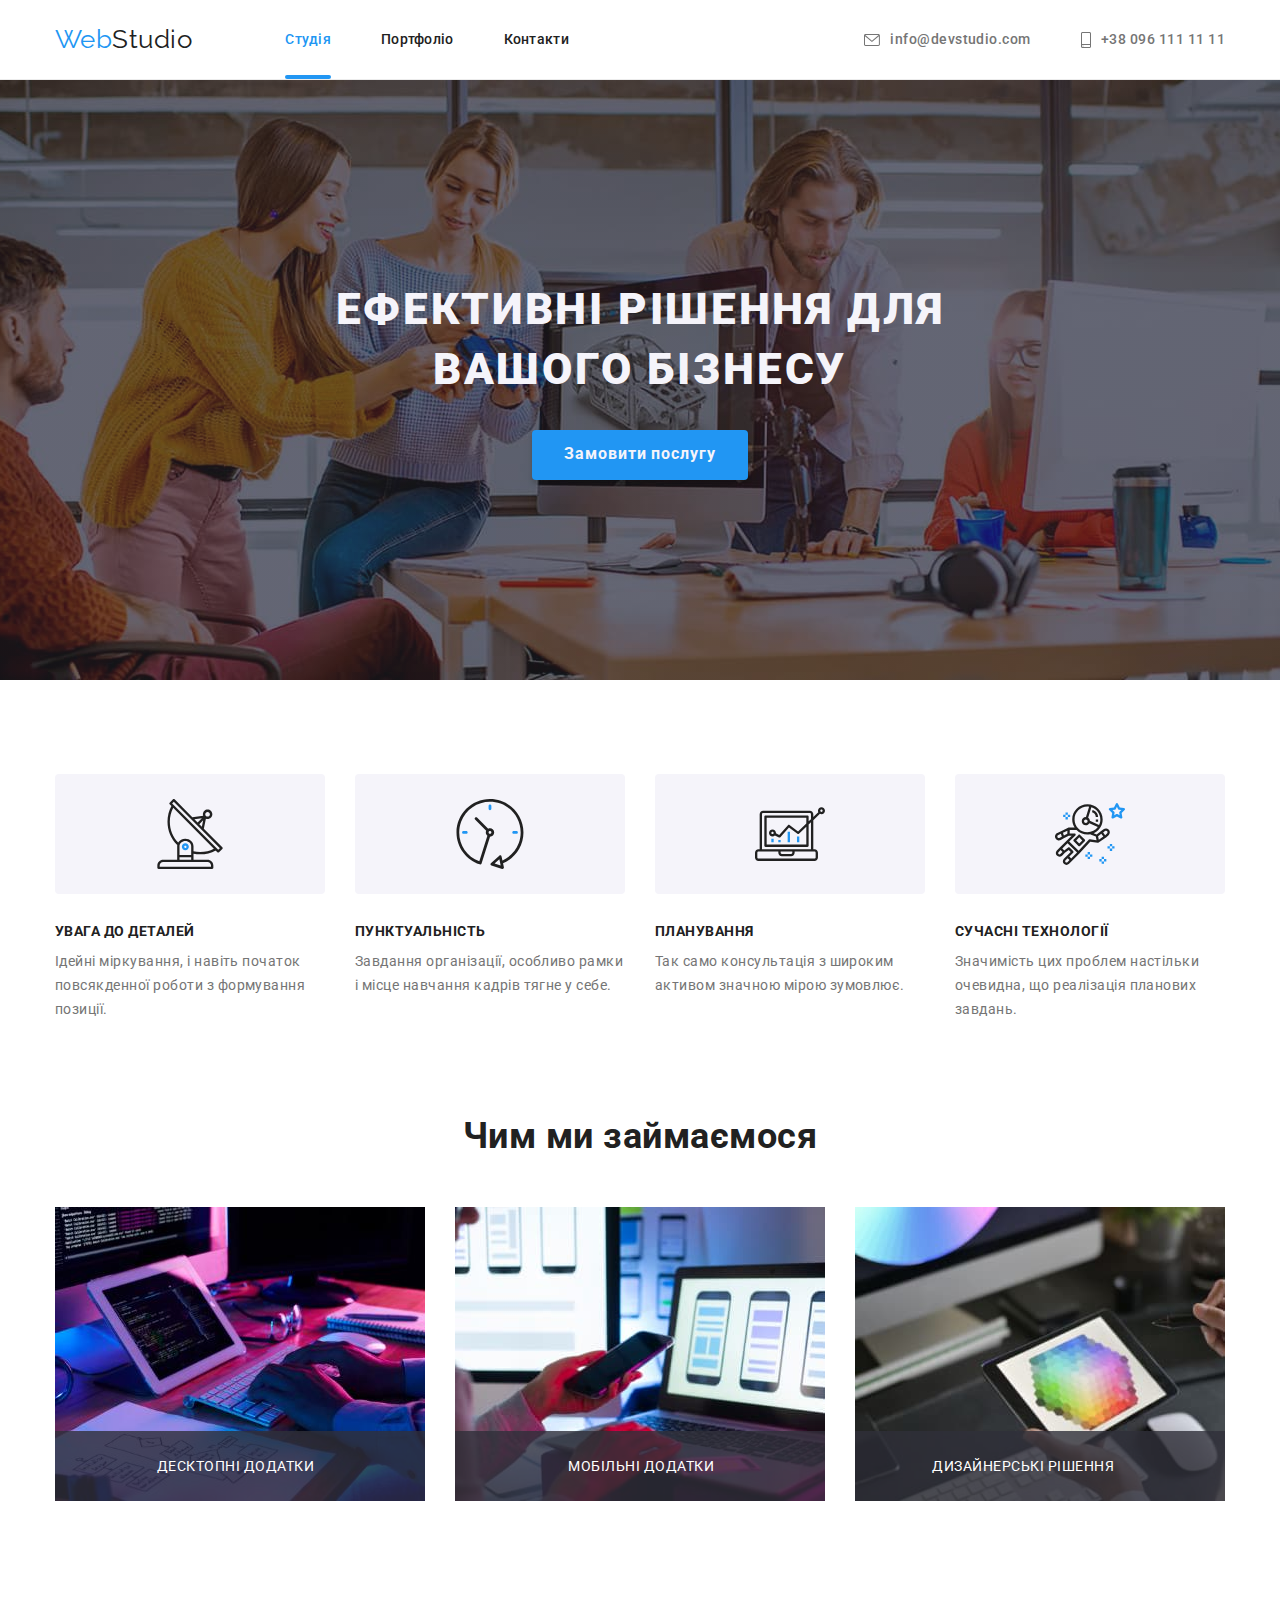
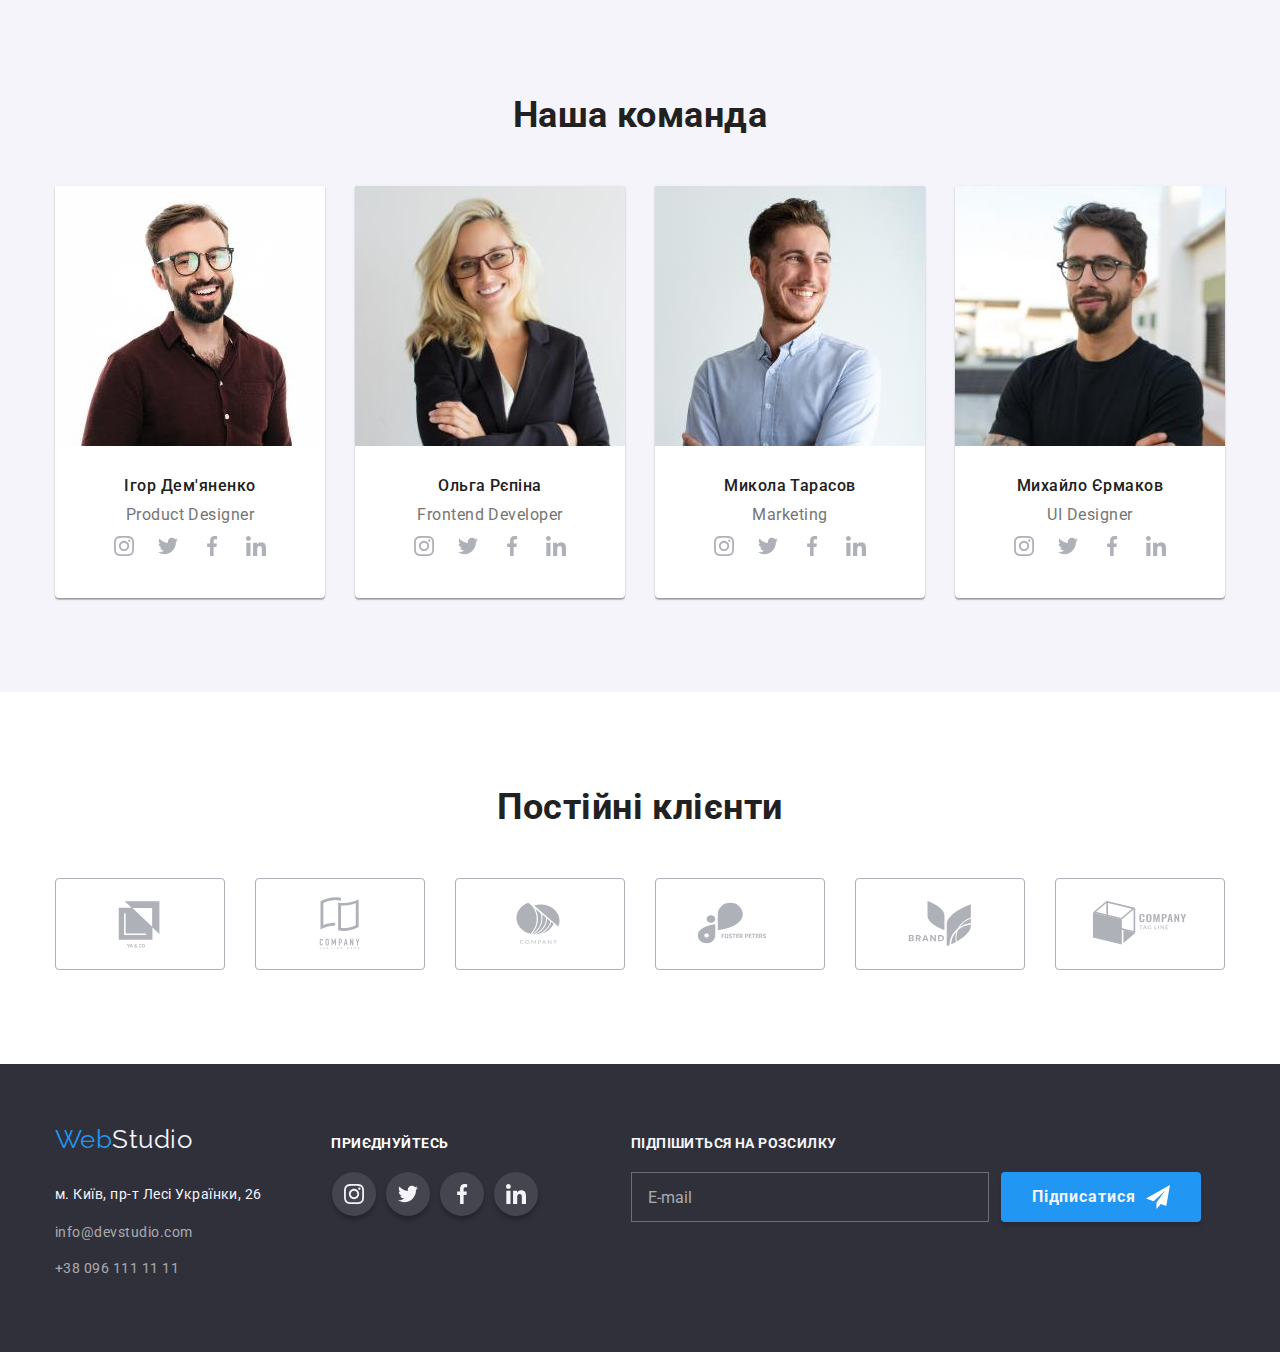
==== commit 364d0e04: "виправляє по БЄМ" ====
--- a/index.html
+++ b/index.html
@@ -19,31 +19,35 @@
     <!--  ⁡⁣⁢⁣Шапка сайту⁡ -->
 
     <header class="page-header">
-      <div class="container main-div">
-        <nav class="main-nav">
+      <div class="container page-header__main-div">
+        <nav class="page-header__main-nav">
           <a href="index.html" class="logo">Web<span class="log-studio">Studio</span></a>
 
           <ul class="site-nav list">
-            <li class="item"><a href="" class="link current">Студія</a></li>
-            <li class="item"><a href="./portfolio.html" class="link">Портфоліо</a></li>
-            <li class="item"><a href="" class="link">Контакти</a></li>
+            <li class="site-nav__item">
+              <a href="" class="site-nav--current">Студія</a>
+            </li>
+            <li class="site-nav__item">
+              <a href="./portfolio.html" class="site-nav__link">Портфоліо</a>
+            </li>
+            <li class="site-nav__item"><a href="" class="site-nav__link">Контакти</a></li>
           </ul>
         </nav>
 
         <ul class="contacts list">
-          <li class="item">
-            <a href="" class="icon-contacts">
-              <svg class="icon-envelope">
+          <li class="contacts__item">
+            <a href="" class="contacts__link">
+              <svg class="contacts__icon-envelope">
                 <use href="./images/icons.svg#icon-envelop"></use>
               </svg>
               info@devstudio.com
             </a>
-            <a href="mailto:info@devstudio.com" class="contacts-link"></a>
+            <a href="mailto:info@devstudio.com" class="contacts__contacts-link"></a>
           </li>
 
-          <li class="item">
-            <a href="" class="icon-contacts">
-              <svg class="icon-smartphone">
+          <li class="contacts__item">
+            <a href="" class="contacts__link">
+              <svg class="contacts__icon-smartphone">
                 <use href="./images/icons.svg#smartphone"></use>
               </svg>
               +38 096 111 11 11
@@ -59,54 +63,56 @@
 
       <section class="hero">
         <div class="container">
-          <h1 class="hero-title">Ефективні рішення для вашого бізнесу</h1>
-          <button data-modal-open type="button" class="button-primary">Замовити послугу</button>
+          <h1 class="hero__title">Ефективні рішення для вашого бізнесу</h1>
+          <button data-modal-open type="button" class="hero__button">Замовити послугу</button>
         </div>
       </section>
 
       <!--Управління цілями-->
-      <section class="section-feature">
+      <section class="feature">
         <div class="container">
-          <ul class="feature-list list">
-            <li class="item">
-              <div class="icon-element">
-                <svg class="icon-antenna" width="70px" height="70px">
+          <ul class="feature__list list">
+            <li class="feature__item">
+              <div class="feature__icon">
+                <svg width="70px" height="70px">
                   <use href="./images/icons.svg#antenna"></use>
                 </svg>
               </div>
-              <h2 class="title">УВАГА ДО ДЕТАЛЕЙ</h2>
-              <p class="text">
+              <h2 class="feature__title">УВАГА ДО ДЕТАЛЕЙ</h2>
+              <p class="feature__text">
                 Ідейні міркування, і навіть початок повсякденної роботи з формування позиції.
               </p>
             </li>
-            <li class="item">
-              <div class="icon-element">
-                <svg class="icon-clock" width="70px" height="70px">
+            <li class="feature__item">
+              <div class="feature__icon">
+                <svg width="70px" height="70px">
                   <use href="./images/icons.svg#clock"></use>
                 </svg>
               </div>
-              <h2 class="title">ПУНКТУАЛЬНІСТЬ</h2>
-              <p class="text">
+              <h2 class="feature__title">ПУНКТУАЛЬНІСТЬ</h2>
+              <p class="feature__text">
                 Завдання організації, особливо рамки і місце навчання кадрів тягне у себе.
               </p>
             </li>
-            <li class="item">
-              <div class="icon-element">
-                <svg class="icon-diagram" width="70px" height="70px">
+            <li class="feature__item">
+              <div class="feature__icon">
+                <svg width="70px" height="70px">
                   <use href="./images/icons.svg#diagram"></use>
                 </svg>
               </div>
-              <h2 class="title">ПЛАНУВАННЯ</h2>
-              <p class="text">Так само консультація з широким активом значною мірою зумовлює.</p>
-            </li>
-            <li class="item">
-              <div class="icon-element">
-                <svg class="icon-astronaut" width="70px" height="70px">
+              <h2 class="feature__title">ПЛАНУВАННЯ</h2>
+              <p class="feature__text">
+                Так само консультація з широким активом значною мірою зумовлює.
+              </p>
+            </li>
+            <li class="feature__item">
+              <div class="feature__icon">
+                <svg width="70px" height="70px">
                   <use href="./images/icons.svg#astronaut"></use>
                 </svg>
               </div>
-              <h2 class="title">СУЧАСНІ ТЕХНОЛОГІЇ</h2>
-              <p class="text">
+              <h2 class="feature__title">СУЧАСНІ ТЕХНОЛОГІЇ</h2>
+              <p class="feature__text">
                 Значимість цих проблем настільки очевидна, що реалізація планових завдань.
               </p>
             </li>
@@ -116,31 +122,31 @@
 
       <!--Work-->
 
-      <section class="section-work">
+      <section class="work">
         <div class="container">
-          <h3 class="section-title">Чим ми займаємося</h3>
-          <ul class="work list">
-            <li class="item">
-              <div class="work-box">
+          <h3 class="work__title">Чим ми займаємося</h3>
+          <ul class="work__list list">
+            <li class="work__item">
+              <div class="work__box">
                 <img src="./images/box_1.jpg" alt="блок-схема" width="370" height="294" />
-                <p class="work-text">Десктопні додатки</p>
-              </div>
-            </li>
-            <li class="item">
-              <div class="work-box">
+                <p class="work__text">Десктопні додатки</p>
+              </div>
+            </li>
+            <li class="work__item">
+              <div class="work__box">
                 <img
                   src="./images/box_2.jpg"
                   alt="застосунок для телефону"
                   width="370"
                   height="294"
                 />
-                <p class="work-text">Мобільні додатки</p>
-              </div>
-            </li>
-            <li class="item">
-              <div class="work-box">
+                <p class="work__text">Мобільні додатки</p>
+              </div>
+            </li>
+            <li class="work__item">
+              <div class="work__box">
                 <img src="./images/box_3.jpg" alt="веб дизайн" width="370" height="294" />
-                <p class="work-text">Дизайнерські рішення</p>
+                <p class="work__text">Дизайнерські рішення</p>
               </div>
             </li>
           </ul>
@@ -148,113 +154,113 @@
       </section>
 
       <!--Team-list-->
-      <section class="section-team">
+      <section class="team">
         <div class="container">
-          <h3 class="section-title">Наша команда</h3>
-          <ul class="team-list list">
-            <li class="item item-team">
+          <h3 class="team__title">Наша команда</h3>
+          <ul class="team__list list">
+            <li class="team__item">
               <img src="./images/img.jpg" alt="Product Designer" width="270" />
-              <h3 class="title">Ігор Дем'яненко</h3>
-              <p class="text">Product Designer</p>
-              <div class="icon-list">
-                <a href="" class="icon-social">
-                  <svg class="icon-instagram" width="20px" height="20px">
+              <h3 class="team__name">Ігор Дем'яненко</h3>
+              <p class="team__text">Product Designer</p>
+              <div class="team__icon">
+                <a href="" class="team__link">
+                  <svg width="20px" height="20px">
                     <use href="./images/icons.svg#instagram"></use>
                   </svg>
                 </a>
-                <a href="" class="icon-social">
-                  <svg class="icon-twitter" width="20px" height="20px">
+                <a href="" class="team__link">
+                  <svg width="20px" height="20px">
                     <use href="./images/icons.svg#twitter"></use>
                   </svg>
                 </a>
-                <a href="" class="icon-social">
-                  <svg class="icon-facebook" width="20px" height="20px">
+                <a href="" class="team__link">
+                  <svg width="20px" height="20px">
                     <use href="./images/icons.svg#facebook"></use>
                   </svg>
                 </a>
-                <a href="" class="icon-social">
-                  <svg class="icon-linkedin" width="20px" height="20px">
+                <a href="" class="team__link">
+                  <svg width="20px" height="20px">
                     <use href="./images/icons.svg#linkedin"></use>
                   </svg>
                 </a>
               </div>
             </li>
-            <li class="item item-team">
+            <li class="team__item">
               <img src="./images/img_1.jpg" alt="Ольга Рєпіна" width="270" />
-              <h3 class="title">Ольга Рєпіна</h3>
-              <p class="text">Frontend Developer</p>
-              <div class="icon-list">
-                <a href="" class="icon-social">
-                  <svg class="icon-instagram" width="20px" height="20px">
+              <h3 class="team__name">Ольга Рєпіна</h3>
+              <p class="team__text">Frontend Developer</p>
+              <div class="team__icon">
+                <a href="" class="team__link">
+                  <svg width="20px" height="20px">
                     <use href="./images/icons.svg#instagram"></use>
                   </svg>
                 </a>
-                <a href="" class="icon-social">
-                  <svg class="icon-twitter" width="20px" height="20px">
+                <a href="" class="team__link">
+                  <svg width="20px" height="20px">
                     <use href="./images/icons.svg#twitter"></use>
                   </svg>
                 </a>
-                <a href="" class="icon-social">
-                  <svg class="icon-facebook" width="20px" height="20px">
+                <a href="" class="team__link">
+                  <svg width="20px" height="20px">
                     <use href="./images/icons.svg#facebook"></use>
                   </svg>
                 </a>
-                <a href="" class="icon-social">
-                  <svg class="icon-linkedin" width="20px" height="20px">
+                <a href="" class="team__link">
+                  <svg width="20px" height="20px">
                     <use href="./images/icons.svg#linkedin"></use>
                   </svg>
                 </a>
               </div>
             </li>
-            <li class="item item-team">
+            <li class="team__item">
               <img src="./images/img_2.jpg" alt="Микола Тарасов" width="270" />
-              <h3 class="title">Микола Тарасов</h3>
-              <p class="text">Marketing</p>
-              <div class="icon-list">
-                <a href="" class="icon-social">
-                  <svg class="icon-instagram" width="20px" height="20px">
+              <h3 class="team__name">Микола Тарасов</h3>
+              <p class="team__text">Marketing</p>
+              <div class="team__icon">
+                <a href="" class="team__link">
+                  <svg width="20px" height="20px">
                     <use href="./images/icons.svg#instagram"></use>
                   </svg>
                 </a>
-                <a href="" class="icon-social">
-                  <svg class="icon-twitter" width="20px" height="20px">
+                <a href="" class="team__link">
+                  <svg width="20px" height="20px">
                     <use href="./images/icons.svg#twitter"></use>
                   </svg>
                 </a>
-                <a href="" class="icon-social">
-                  <svg class="icon-facebook" width="20px" height="20px">
+                <a href="" class="team__link">
+                  <svg width="20px" height="20px">
                     <use href="./images/icons.svg#facebook"></use>
                   </svg>
                 </a>
-                <a href="" class="icon-social">
-                  <svg class="icon-linkedin" width="20px" height="20px">
+                <a href="" class="team__link">
+                  <svg width="20px" height="20px">
                     <use href="./images/icons.svg#linkedin"></use>
                   </svg>
                 </a>
               </div>
             </li>
-            <li class="item item-team">
+            <li class="team__item">
               <img src="./images/img_3.jpg" alt="Михайло Єрмаков" width="270" />
-              <h3 class="title">Михайло Єрмаков</h3>
-              <p class="text">UI Designer</p>
-              <div class="icon-list">
-                <a href="" class="icon-social">
-                  <svg class="icon-instagram" width="20px" height="20px">
+              <h3 class="team__name">Михайло Єрмаков</h3>
+              <p class="team__text">UI Designer</p>
+              <div class="team__icon">
+                <a href="" class="team__link">
+                  <svg width="20px" height="20px">
                     <use href="./images/icons.svg#instagram"></use>
                   </svg>
                 </a>
-                <a href="" class="icon-social">
-                  <svg class="icon-twitter" width="20px" height="20px">
+                <a href="" class="team__link">
+                  <svg width="20px" height="20px">
                     <use href="./images/icons.svg#twitter"></use>
                   </svg>
                 </a>
-                <a href="" class="icon-social">
-                  <svg class="icon-facebook" width="20px" height="20px">
+                <a href="" class="team__link">
+                  <svg width="20px" height="20px">
                     <use href="./images/icons.svg#facebook"></use>
                   </svg>
                 </a>
-                <a href="" class="icon-social">
-                  <svg class="icon-linkedin" width="20px" height="20px">
+                <a href="" class="team__link">
+                  <svg width="20px" height="20px">
                     <use href="./images/icons.svg#linkedin"></use>
                   </svg>
                 </a>
@@ -265,48 +271,48 @@
       </section>
 
       <!--Clients-->
-      <section class="section-client">
+      <section class="client">
         <div class="container">
-          <h3 class="section-title">Постійні клієнти</h3>
-          <ul class="client-list list">
-            <li class="icon-item">
-              <a href="" class="link-icon">
-                <svg class="icon-client" width="41px" height="47px">
+          <h3 class="client__title">Постійні клієнти</h3>
+          <ul class="client__list list">
+            <li class="client__item">
+              <a href="" class="client__link">
+                <svg class="client__icon" width="41px" height="47px">
                   <use href="./images/icons.svg#Client1"></use>
                 </svg>
               </a>
             </li>
-            <li class="icon-item">
-              <a href="" class="link-icon">
-                <svg class="icon-client" width="41px" height="47px">
+            <li class="client__item">
+              <a href="" class="client__link">
+                <svg class="client__icon" width="41px" height="47px">
                   <use href="./images/icons.svg#Client2"></use>
                 </svg>
               </a>
             </li>
-            <li class="icon-item">
-              <a href="" class="link-icon">
-                <svg class="icon-client" width="41px" height="47px">
+            <li class="client__item">
+              <a href="" class="client__link">
+                <svg class="client__icon" width="41px" height="47px">
                   <use href="./images/icons.svg#Client3"></use>
                 </svg>
               </a>
             </li>
-            <li class="icon-item">
-              <a href="" class="link-icon">
-                <svg class="icon-client" width="41px" height="47px">
+            <li class="client__item">
+              <a href="" class="client__link">
+                <svg class="client__icon" width="41px" height="47px">
                   <use href="./images/icons.svg#Client4"></use>
                 </svg>
               </a>
             </li>
-            <li class="icon-item">
-              <a href="" class="link-icon">
-                <svg class="icon-client" width="41px" height="47px">
+            <li class="client__item">
+              <a href="" class="client__link">
+                <svg class="client__icon" width="41px" height="47px">
                   <use href="./images/icons.svg#Client5"></use>
                 </svg>
               </a>
             </li>
-            <li class="icon-item">
-              <a href="" class="link-icon">
-                <svg class="icon-client" width="41px" height="47px">
+            <li class="client__item">
+              <a href="" class="client__link">
+                <svg class="client__icon" width="41px" height="47px">
                   <use href="./images/icons.svg#Client6"></use>
                 </svg>
               </a>
@@ -318,60 +324,62 @@
     <!--Футер-->
     <footer class="footer">
       <div class="container">
-        <div class="container-address">
-          <a href="index.html" class="logo">Web<span class="logo-studio">Studio</span></a>
-
-          <address class="address-title">
-            <p class="footer-title">м. Київ, пр-т Лесі Українки, 26</p>
-            <ul class="contact list">
-              <li class="item">
-                <a href="malito:info@devstudio.com" class="contact-link">info@devstudio.com</a>
+        <div class="footer__address">
+          <a href="index.html" class="footer__logo"
+            >Web<span class="footer__logo-studio">Studio</span></a
+          >
+
+          <address class="address">
+            <p class="address__title">м. Київ, пр-т Лесі Українки, 26</p>
+            <ul class="address__contact list">
+              <li class="address__item">
+                <a href="malito:info@devstudio.com" class="address__link">info@devstudio.com</a>
               </li>
-              <li class="item">
-                <a href="tel:+380961111111" class="contact-link">+38 096 111 11 11</a>
+              <li class="address__item">
+                <a href="tel:+380961111111" class="address__link">+38 096 111 11 11</a>
               </li>
             </ul>
           </address>
         </div>
 
         <div class="container-icon">
-          <p class="text-footer-icon">приєднуйтесь</p>
-          <ul class="list-icon-footer list">
-            <li class="item-footer-icon">
-              <a href="" class="footer-link-icon">
-                <svg class="instagramfooter" width="20" height="20px">
+          <p class="container-icon__title">приєднуйтесь</p>
+          <ul class="container-icon__list list">
+            <li class="container-icon__item">
+              <a href="" class="container-icon__link">
+                <svg width="20" height="20px">
                   <use href="./images/icons.svg#instagramFooter"></use>
                 </svg>
               </a>
             </li>
-            <li class="item-footer-icon">
-              <a href="" class="footer-link-icon">
-                <svg class="twitterfooter" width="20" height="20px">
+            <li class="container-icon__item">
+              <a href="" class="container-icon__link">
+                <svg width="20" height="20px">
                   <use href="./images/icons.svg#twitterFooter"></use>
                 </svg>
               </a>
             </li>
-            <li class="item-footer-icon">
-              <a href="" class="footer-link-icon">
-                <svg class="facebookfooter" width="20" height="20px">
+            <li class="container-icon__item">
+              <a href="" class="container-icon__link">
+                <svg width="20" height="20px">
                   <use href="./images/icons.svg#facebookFooter"></use>
                 </svg>
               </a>
             </li>
-            <li class="item-footer-icon">
-              <a href="" class="footer-link-icon">
-                <svg class="linkedinfooter" width="20" height="20px">
+            <li class="container-icon__item">
+              <a href="" class="container-icon__link">
+                <svg width="20" height="20px">
                   <use href="./images/icons.svg#linkedinFooter"></use>
                 </svg>
               </a>
             </li>
           </ul>
         </div>
-        <div class="form-footer">
-          <h3 class="form-text">підпішиться на розсилку</h3>
-          <div class="foot-lable">
-            <input class="form-mail" type="email" name="E-mail" placeholder="E-mail" />
-            <button class="foot-button" type="submit">
+        <div class="footer-form">
+          <h3 class="footer-form__text">підпішиться на розсилку</h3>
+          <div class="footer-form__lable">
+            <input class="footer-form__mail" type="email" name="E-mail" placeholder="E-mail" />
+            <button class="footer-form__button" type="submit">
               Підписатися
               <svg class="icon-send" width="24" height="24">
                 <use href="./images/icons.svg#icon-icon-send"></use>
@@ -385,36 +393,36 @@
 
     <div class="backdrop is-hidden" data-modal>
       <div class="modal">
-        <button data-modal-close class="modal-button">
-          <svg class="icon-close" width="18" height="18">
+        <button data-modal-close class="modal__button">
+          <svg class="modal__icon" width="18" height="18">
             <use href="./images/icons.svg#icon-close"></use>
           </svg>
         </button>
 
-        <form class="form-modal">
-          <h3 class="form-title">Залиште свої дані, ми вам передзвонимо</h3>
-          <div class="form-field top-title">
-            <label for="name" class="form-lable">Ім'я</label>
-            <input class="form-input" type="text" name="name" id="name" />
-            <svg class="input-icon" width="18" height="18">
+        <form class="modal-form">
+          <h3 class="modal-form__title">Залиште свої дані, ми вам передзвонимо</h3>
+          <div class="modal-form__field">
+            <label for="name" class="modal-form__lable">Ім'я</label>
+            <input class="modal-form__input" type="text" name="name" id="name" />
+            <svg class="modal-form__icon" width="18" height="18">
               <use href="./images/icons.svg#icon-person"></use>
             </svg>
           </div>
-          <div class="form-field">
-            <label for="tel" class="form-lable">Телефон</label>
-            <input class="form-input" type="tel" name="tel" id="tel" />
-            <svg class="input-icon" width="18" height="18">
+          <div class="modal-form__field">
+            <label for="tel" class="modal-form__lable">Телефон</label>
+            <input class="modal-form__input" type="tel" name="tel" id="tel" />
+            <svg class="modal-form__icon" width="18" height="18">
               <use href="./images/icons.svg#icon-phone"></use>
             </svg>
           </div>
-          <div class="form-field">
-            <label for="email" class="form-lable">Пошта</label>
-            <input class="form-input" type="email" name="email" id="email" />
-            <svg class="input-icon" width="18" height="18">
+          <div class="modal-form__field">
+            <label for="email" class="modal-form__lable">Пошта</label>
+            <input class="modal-form__input" type="email" name="email" id="email" />
+            <svg class="modal-form__icon" width="18" height="18">
               <use href="./images/icons.svg#icon-email"></use>
             </svg>
           </div>
-          <div class="form-field">
+          <div class="modal-form__field">
             <label for="comment" class="comment-label">Коментар</label>
             <textarea
               name="comment"
@@ -423,17 +431,18 @@
               placeholder="Введіть текст"
             ></textarea>
           </div>
+
           <!-- <div class="form-field-check"> -->
-          <label class="form-policy">
-            <input class="checkbox" type="checkbox" checked />
-            <svg class="icon-check" width="16" height="15">
+          <label class="policy">
+            <input class="policy__checkbox" type="checkbox" name="policy" />
+            <svg class="policy__check" width="16" height="15">
               <use href="./images/icons.svg#icon-vector_check"></use>
             </svg>
             Погоджуюся з розсилкою та приймаю
-            <a class="police-link" href="">Умови договору</a>
+            <a class="policy__link" href="">Умови договору</a>
           </label>
           <!-- </div> -->
-          <button type="submit" class="form-btn">Відправити</button>
+          <button type="submit" class="modal-form__btn">Відправити</button>
         </form>
       </div>
     </div>
--- a/css/main.min.css
+++ b/css/main.min.css
@@ -1 +1 @@
-.foot-button,.form-btn,.button-primary{font-weight:700;font-size:16px;line-height:1.9;text-align:center;letter-spacing:.06em;border-radius:4px;border:1px solid rgba(0,0,0,0);color:#f5f4fa;background-color:#2196f3;-webkit-box-shadow:0px 4px 4px rgba(0,0,0,.15);box-shadow:0px 4px 4px rgba(0,0,0,.15);-webkit-transition:background-color 250ms cubic-bezier(0.4, 0, 0.2, 1);transition:background-color 250ms cubic-bezier(0.4, 0, 0.2, 1)}.foot-button,.footer-link-icon,.link-icon,.client-list,.icon-social,.icon-list,.icon-element,.form-btn,.modal-button{display:-webkit-box;display:-ms-flexbox;display:flex;-webkit-box-align:center;-ms-flex-align:center;align-items:center;-webkit-box-pack:center;-ms-flex-pack:center;justify-content:center}/*! modern-normalize v1.1.0 | MIT License | https://github.com/sindresorhus/modern-normalize */*,::before,::after{-webkit-box-sizing:border-box;box-sizing:border-box}html{line-height:1.15;-webkit-text-size-adjust:100%;-moz-tab-size:4;-o-tab-size:4;tab-size:4}body{margin:0;font-family:system-ui,"Segoe UI",Roboto,Helvetica,Arial,sans-serif,"Apple Color Emoji","Segoe UI Emoji"}hr{height:0;color:inherit}abbr[title]{-webkit-text-decoration:underline dotted;text-decoration:underline dotted}b,strong{font-weight:bolder}code,kbd,samp,pre{font-family:ui-monospace,SFMono-Regular,Consolas,"Liberation Mono",Menlo,monospace;font-size:1em}small{font-size:80%}sub,sup{font-size:75%;line-height:0;position:relative;vertical-align:baseline}sub{bottom:-0.25em}sup{top:-0.5em}table{text-indent:0;border-color:inherit}button,input,optgroup,select,textarea{font-family:inherit;font-size:100%;line-height:1.15;margin:0}button,select{text-transform:none}button,[type=button],[type=reset],[type=submit]{-webkit-appearance:button;-moz-appearance:button;appearance:button}::-moz-focus-inner{border-style:none;padding:0}:-moz-focusring{outline:1px dotted ButtonText}:-moz-ui-invalid{box-shadow:none}legend{padding:0}progress{vertical-align:baseline}::-webkit-inner-spin-button,::-webkit-outer-spin-button{height:auto}[type=search]{outline-offset:-2px}::-webkit-search-decoration{-webkit-appearance:none}::-webkit-file-upload-button{-webkit-appearance:button;font:inherit}summary{display:list-item}h1,h2,h3,h4,h5,h6,p{font-size:inherit}img{display:block}a{text-decoration:none}.list{padding:0;margin:0;list-style:none}html{-webkit-box-sizing:border-box;box-sizing:border-box}body{background-color:#fff;color:#212121;font-family:"Roboto",sans-serif;letter-spacing:.03em}.container{padding-right:15px;padding-left:15px;margin-left:auto;margin-right:auto;width:1200px}button{cursor:pointer}.page-header{max-width:1600px;height:80px;margin-left:auto;margin-right:auto;background-color:#fff;border-bottom:1px solid #ececec}.main-div{display:-webkit-box;display:-ms-flexbox;display:flex;-webkit-box-align:center;-ms-flex-align:center;align-items:center}.main-nav{display:-webkit-box;display:-ms-flexbox;display:flex;padding-top:24px;padding-bottom:25px;-webkit-box-align:center;-ms-flex-align:center;align-items:center}.logo{color:#2196f3;font-family:"Raleway",cursive;font-size:26px;line-height:1.19}.log-studio{color:#212121}.site-nav{display:-webkit-box;display:-ms-flexbox;display:flex;margin-left:93px}.site-nav .item{margin-right:50px}.link{position:relative;color:#212121;font-family:inherit;font-weight:500;font-size:14px;line-height:1.14;letter-spacing:.02em;text-decoration:none;-webkit-transition:color 250ms cubic-bezier(0.4, 0, 0.2, 1);transition:color 250ms cubic-bezier(0.4, 0, 0.2, 1)}.link:hover,.link:focus{color:#2196f3}.link.current{position:relative;padding-bottom:32px;font-family:inherit;font-weight:500;font-size:14px;line-height:1.14;letter-spacing:.02em;text-decoration:none;color:#2196f3}.link.current::after{content:"";position:absolute;left:0;bottom:0;width:100%;height:4px;border-radius:2px;background-color:#2196f3;-webkit-transform:scaleX(1);transform:scaleX(1)}.contacts{display:-webkit-box;display:-ms-flexbox;display:flex;-webkit-box-align:center;-ms-flex-align:center;align-items:center;margin-left:auto}.contacts .item+.item{margin-left:50px}.icon-contacts{display:-webkit-box;display:-ms-flexbox;display:flex;-webkit-box-align:center;-ms-flex-align:center;align-items:center;color:#757575;fill:#757575;font-family:inherit;font-weight:500;font-size:14px;line-height:1.14;letter-spacing:2%;text-decoration:none;-webkit-transition:fill 250ms cubic-bezier(0.4, 0, 0.2, 1);transition:fill 250ms cubic-bezier(0.4, 0, 0.2, 1)}.icon-contacts:hover{fill:#2196f3}.icon-contacts:hover{color:#2196f3}.icon-contacts .icon-envelop:hover{fill:#2196f3}.icon-contacts .icon-envelop:hover .icon-smartphone:hover{fill:#2196f3}.icon-contacts .icon-smartphone{margin-right:10px;width:10px;height:16px}.icon-contacts .icon-envelope{margin-right:10px;width:16px;height:12px}.hero{padding-bottom:200px;padding-top:200px;margin-top:0;text-align:center;background-color:#2f303a;max-width:1600px;height:600px;margin-left:auto;margin-right:auto;background-image:-webkit-gradient(linear, left top, right top, from(rgba(47, 48, 58, 0.4)), to(rgba(47, 48, 58, 0.4))),url("../images/hero.jpg");background-image:linear-gradient(to right, rgba(47, 48, 58, 0.4), rgba(47, 48, 58, 0.4)),url("../images/hero.jpg");background-repeat:no-repeat;background-position:center;background-size:cover}.hero-title{display:block;margin:0 auto 30px;max-width:696px;text-align:center;color:#f5f4fa;font-weight:900;font-size:44px;line-height:1.36;letter-spacing:.06em;text-transform:uppercase}.button-primary{display:inline-block;width:216px;height:50px}.button-primary:hover,.button-primary:focus{background-color:#188ce8}.backdrop{position:fixed;width:100vw;top:0;left:0;min-width:100%;height:1024px;background-color:rgba(0,0,0,.2);opacity:1;-webkit-transition:opacity 250ms cubic-bezier(0.4, 0, 0.2, 1);transition:opacity 250ms cubic-bezier(0.4, 0, 0.2, 1)}.backdrop.is-hidden{visibility:hidden;opacity:0;pointer-events:none}.modal{position:absolute;padding:40px;top:50%;left:50%;-webkit-transform:translate(-50%, -50%);transform:translate(-50%, -50%);width:528px;height:581px;background-color:#fff}.modal-button{position:absolute;top:8px;right:8px;width:30px;height:30px;border:1px solid rgba(0,0,0,.1019607843);border-radius:50%;background-color:rgba(0,0,0,0)}.modal-button:hover .icon-close{fill:#2196f3}.form-modal{display:block;margin-left:auto;margin-right:auto}.modal:focus-within{color:#2196f3}.form-title{font-size:20px;line-height:1.15;font-weight:700;text-align:center;margin:0;letter-spacing:.03em;color:#212121}.top-title{margin-top:12px}.form-lable,.comment-label{margin-bottom:4px;font-size:12px;line-height:1.17;letter-spacing:.01em;color:#757575}.comment::-webkit-input-placeholder{font-size:12px;line-height:1.17;letter-spacing:.01em;color:rgba(117,117,117,.5)}.comment::-moz-placeholder{font-size:12px;line-height:1.17;letter-spacing:.01em;color:rgba(117,117,117,.5)}.comment:-ms-input-placeholder{font-size:12px;line-height:1.17;letter-spacing:.01em;color:rgba(117,117,117,.5)}.comment::-ms-input-placeholder{font-size:12px;line-height:1.17;letter-spacing:.01em;color:rgba(117,117,117,.5)}.comment::placeholder{font-size:12px;line-height:1.17;letter-spacing:.01em;color:rgba(117,117,117,.5)}.form-field{position:relative;display:-webkit-box;display:-ms-flexbox;display:flex;-webkit-box-orient:vertical;-webkit-box-direction:normal;-ms-flex-direction:column;flex-direction:column;margin-bottom:10px}.form-input{width:100%;margin:0;height:40px;padding:11px 41px;border-radius:4px;border:1px solid rgba(33,33,33,.2);-webkit-transition:border-color 250ms #2196f3;transition:border-color 250ms #2196f3;outline:none}.form-input:hover{border-color:#2196f3}.form-input:hover~.input-icon,.form-input:focus~.input-icon{fill:#2196f3}textarea{resize:none;border:1px solid rgba(33,33,33,.2);border-radius:4px;padding:12px 16px;font-size:12px;line-height:1.17;letter-spacing:.01em;height:120px;-webkit-transition:border-color 250ms cubic-bezier(0.4, 0, 0.2, 1);transition:border-color 250ms cubic-bezier(0.4, 0, 0.2, 1)}textarea:hover,textarea:focus{outline:none;border-color:#2196f3}.input-icon{position:absolute;display:inline-block;top:50%;left:15px;-webkit-transition:fill 250ms cubic-bezier(0.4, 0, 0.2, 1);transition:fill 250ms cubic-bezier(0.4, 0, 0.2, 1)}.form-policy{display:-webkit-box;display:-ms-flexbox;display:flex;-webkit-box-align:center;-ms-flex-align:center;align-items:center;font-size:14px;line-height:1.7;letter-spacing:.03em;color:#757575}.police-link{color:#2196f3;margin-left:4px}.checkbox{-webkit-appearance:none;-moz-appearance:none;appearance:none}.checkbox:checked+.icon-check{background-color:#2196f3;border-radius:2px;border-color:rgba(0,0,0,0)}.icon-check{border-radius:2px;border:2px solid #212121;margin-right:7px}.form-btn{margin:30px auto 0px auto;width:200px;height:50px;padding:10px 52px}.form-btn:hover,.form-btn:focus{background-color:#188ce8}.section-feature{padding-top:94px}.container .feature-list{display:-webkit-box;display:-ms-flexbox;display:flex}.icon-element{margin-bottom:30px;width:270px;height:120px;background:#f5f4fa;border-radius:4px}.feature-list .item:not(:last-child){margin-right:30px}.feature-list .title{margin-top:0;margin-bottom:10px;color:#212121;font-size:14px;line-height:1.14}.feature-list .text{margin:0;color:#757575;font-size:14px;line-height:1.7}.section-work{padding-top:94px;padding-bottom:94px}.section-work .section-title{margin-top:0;margin-bottom:50px;font-size:36px;line-height:1.17;text-align:center}.container .work{display:-webkit-inline-box;display:-ms-inline-flexbox;display:inline-flex;width:370px}.work .item:not(:last-child){margin-right:30px}.work-box{position:relative;display:-webkit-box;display:-ms-flexbox;display:flex;-webkit-box-pack:center;-ms-flex-pack:center;justify-content:center}.work-box::before{display:inline-block;bottom:0;right:0;content:"";position:absolute;width:370px;height:70px;background-color:rgba(47,48,58,.8)}.work-text{display:inline-block;margin:27px auto;position:absolute;bottom:0;right:30%;text-transform:uppercase;font-size:14px;line-height:1.14;color:#fff}.section-team{padding-top:94px;padding-bottom:94px;background-color:#f5f4fa}.section-team .section-title{margin-top:0;margin-bottom:50px;font-size:36px;line-height:1.17;text-align:center}.item-team{text-align:center;background:#fff;-webkit-box-shadow:0px 1px 3px rgba(0,0,0,.12),0px 1px 1px rgba(0,0,0,.14),0px 2px 1px rgba(0,0,0,.2);box-shadow:0px 1px 3px rgba(0,0,0,.12),0px 1px 1px rgba(0,0,0,.14),0px 2px 1px rgba(0,0,0,.2);border-radius:0px 0px 4px 4px}.icon-list:not(:first child){margin-left:10px}.icon-social{width:44px;height:44px;border-radius:50%;fill:#afb1b8;background-color:#fff;-webkit-transition:background-color 250ms cubic-bezier(0.4, 0, 0.2, 1),fill 250ms cubic-bezier(0.4, 0, 0.2, 1);transition:background-color 250ms cubic-bezier(0.4, 0, 0.2, 1),fill 250ms cubic-bezier(0.4, 0, 0.2, 1)}.icon-social:hover,.icon-social:focus{fill:#fff;background-color:#2196f3}.team-list .item{padding-bottom:30px;background-color:#fff;-webkit-box-align:center;-ms-flex-align:center;align-items:center}.team-list .title{margin-top:30px;margin-bottom:10px;text-align:center;color:#212121;font-weight:500;font-size:16px;line-height:1.19}.team-list .text{margin:0;color:#757575;font-size:16px;line-height:1.19;text-align:center}.container .team-list{width:270px;display:-webkit-inline-box;display:-ms-inline-flexbox;display:inline-flex}.team-list .item:not(:last-child){margin-right:30px}.section-client{padding-top:94px;padding-bottom:94px}.section-client .section-title{margin-top:0;margin-bottom:50px;font-size:36px;line-height:1.17;text-align:center}.link-icon{width:170px;height:92px;border:1px solid #afb1b8;border-radius:4px;-webkit-transition:border 250ms cubic-bezier(0.4, 0, 0.2, 1);transition:border 250ms cubic-bezier(0.4, 0, 0.2, 1)}.link-icon:hover{border:1px solid #2196f3}.link-icon:hover svg{fill:#2196f3}.link-icon .icon-client{width:106px;height:60px;fill:#afb1b8;-webkit-transition:fill 250ms cubic-bezier(0.4, 0, 0.2, 1);transition:fill 250ms cubic-bezier(0.4, 0, 0.2, 1)}.client-list .icon-item:not(:last-child){margin-right:30px}.footer{padding-top:60px;padding-bottom:60px;background-color:#2f303a}.footer .logo{color:#2196f3;font-family:"Raleway",cursive;font-size:26px;line-height:1.19;text-decoration:none}.footer .logo{width:145px}.footer .container{display:-webkit-box;display:-ms-flexbox;display:flex;-webkit-box-align:baseline;-ms-flex-align:baseline;align-items:baseline;display:block;background-color:#2f303a}.logo-studio{color:#f5f4fa}.footer-title{margin-top:0;margin-bottom:12px;font-style:normal;font-size:14px;line-height:1.7;color:#f5f4fa}.address-title{margin-top:28px;font-style:normal}.contact-link{font-size:14px;line-height:1.7;color:rgba(255,255,255,.6);text-decoration:none;margin-bottom:60px}.contact-link:hover,.contact-link:focus{color:#2196f3}.contact .item:not(:last-child){margin-bottom:12px}.footer .container{display:-webkit-box;display:-ms-flexbox;display:flex}.container-icon{margin-left:70px}.text-footer-icon{margin-top:0px;font-weight:700;display:-webkit-inline-box;display:-ms-inline-flexbox;display:inline-flex;-webkit-box-align:center;-ms-flex-align:center;align-items:center;-webkit-box-pack:center;-ms-flex-pack:center;justify-content:center;margin-bottom:20px;font-size:14px;line-height:1.14;letter-spacing:.03em;text-transform:uppercase;color:#fff;width:116px}.list-icon-footer{display:-webkit-box;display:-ms-flexbox;display:flex}.item-footer-icon:not(:last-child){margin-right:10px}.footer-link-icon{width:44px;height:44px;color:#f5f4fa;background-color:rgba(255,255,255,.1);border-radius:50%;-webkit-box-shadow:0px 4px 4px rgba(0,0,0,.25);box-shadow:0px 4px 4px rgba(0,0,0,.25);fill:#f5f4fa;-webkit-transition:background-color 250ms cubic-bezier(0.4, 0, 0.2, 1);transition:background-color 250ms cubic-bezier(0.4, 0, 0.2, 1)}.footer-link-icon:hover,.footer-link-icon:focus{background-color:#2196f3}.form-footer{margin-left:93px;width:570px}.form-text{margin-top:0;font-weight:700;-webkit-box-align:center;-ms-flex-align:center;align-items:center;-webkit-box-pack:center;-ms-flex-pack:center;justify-content:center;margin-bottom:20px;font-size:14px;line-height:1.14;letter-spacing:.03em;text-transform:uppercase;color:#f5f4fa}.foot-lable{display:-webkit-box;display:-ms-flexbox;display:flex}.form-mail{min-width:358px;padding:15px 16px;height:50px;margin-right:12px;border:1px solid rgba(255,255,255,.3);background-color:#2f303a;color:#f5f4fa}.form-mail::-webkit-input-placeholder{font-size:16px;line-height:1.3;color:rgba(255,255,255,.6)}.form-mail::-moz-placeholder{font-size:16px;line-height:1.3;color:rgba(255,255,255,.6)}.form-mail:-ms-input-placeholder{font-size:16px;line-height:1.3;color:rgba(255,255,255,.6)}.form-mail::-ms-input-placeholder{font-size:16px;line-height:1.3;color:rgba(255,255,255,.6)}.form-mail::placeholder{font-size:16px;line-height:1.3;color:rgba(255,255,255,.6)}.foot-button{height:50px;min-height:50px;width:200px;padding:10px 28px}.foot-button:hover,.foot-button:focus{background-color:#2196f3}.icon-send{margin-left:10px}.section-portfolio{padding-top:94px;padding-bottom:94px;color:#212121}.potfolio-btns{margin-bottom:30px;display:-webkit-box;display:-ms-flexbox;display:flex;-webkit-box-pack:center;-ms-flex-pack:center;justify-content:center}.potfolio-btns .item{margin-right:8px;text-align:center;min-width:73px;border-radius:4px;background-color:#f5f4fa}.highlighter{padding:6px 22px;border:1px solid rgba(0,0,0,0);font-weight:500;font-size:16px;line-height:1.6;text-align:center;background-color:#f5f4fa;color:#212121;-webkit-transition:background-color 250ms cubic-bezier(0.4, 0, 0.2, 1),-webkit-transform 250ms cubic-bezier(0.4, 0, 0.2, 1);transition:background-color 250ms cubic-bezier(0.4, 0, 0.2, 1),-webkit-transform 250ms cubic-bezier(0.4, 0, 0.2, 1);transition:background-color 250ms cubic-bezier(0.4, 0, 0.2, 1),transform 250ms cubic-bezier(0.4, 0, 0.2, 1);transition:background-color 250ms cubic-bezier(0.4, 0, 0.2, 1),transform 250ms cubic-bezier(0.4, 0, 0.2, 1),-webkit-transform 250ms cubic-bezier(0.4, 0, 0.2, 1)}.potfolio-btns .highlighter:hover,.potfolio-btns .highlighter:focus{background-color:#2196f3;color:#f5f4fa;border-radius:4px;border:1px solid rgba(0,0,0,0);-webkit-box-shadow:0px 2px 2px rgba(0,0,0,.12),0px 1px 2px rgba(0,0,0,.08),0px 3px 1px rgba(0,0,0,.1);box-shadow:0px 2px 2px rgba(0,0,0,.12),0px 1px 2px rgba(0,0,0,.08),0px 3px 1px rgba(0,0,0,.1)}.projects{display:-webkit-box;display:-ms-flexbox;display:flex;-ms-flex-wrap:wrap;flex-wrap:wrap}.projects .title{margin-top:0;margin-bottom:0;color:#212121;font-size:18px;line-height:2;letter-spacing:.06em}.projects .text{margin-top:4px;margin-bottom:0;color:#757575;font-size:16px;line-height:1.9}.projects .item{width:370px;margin-right:30px;margin-bottom:30px}.projects-link{text-decoration:none}.projects-text{padding:63px 24px;margin:0;width:322px;height:168px;font-size:18px;line-height:1.5;color:#fff}.projects-box{position:relative;overflow:hidden}.projects .item:nth-child(3n){margin-right:0}.projects .item:nth-last-child(-n+3){margin-bottom:0}.projects .item:hover,.projects .item:focus{cursor:pointer;-webkit-box-shadow:1px 4px 6px rgba(0,0,0,.16),0px 4px 4px rgba(0,0,0,.06),0px 1px 1px rgba(0,0,0,.12);box-shadow:1px 4px 6px rgba(0,0,0,.16),0px 4px 4px rgba(0,0,0,.06),0px 1px 1px rgba(0,0,0,.12)}.card-border{padding:20px 24px;border-left:1px solid #eee;border-right:1px solid #eee;border-bottom:1px solid #eee}.projects-overlay{position:absolute;top:0;left:0;width:100%;height:100%;-webkit-transform:translateY(100%);transform:translateY(100%);background-color:rgba(33,150,243,.9);-webkit-transition:background-color 250ms cubic-bezier(0.4, 0, 0.2, 1),-webkit-transform 250ms cubic-bezier(0.4, 0, 0.2, 1);transition:background-color 250ms cubic-bezier(0.4, 0, 0.2, 1),-webkit-transform 250ms cubic-bezier(0.4, 0, 0.2, 1);transition:background-color 250ms cubic-bezier(0.4, 0, 0.2, 1),transform 250ms cubic-bezier(0.4, 0, 0.2, 1);transition:background-color 250ms cubic-bezier(0.4, 0, 0.2, 1),transform 250ms cubic-bezier(0.4, 0, 0.2, 1),-webkit-transform 250ms cubic-bezier(0.4, 0, 0.2, 1)}.projects .item:hover .projects-overlay{-webkit-transform:translateY(0);transform:translateY(0)}/*# sourceMappingURL=main.min.css.map */+.footer-form__button,.modal-form__btn,.hero__button{font-weight:700;font-size:16px;line-height:1.9;text-align:center;letter-spacing:.06em;border-radius:4px;border:1px solid rgba(0,0,0,0);color:#f5f4fa;background-color:#2196f3;-webkit-box-shadow:0px 4px 4px rgba(0,0,0,.15);box-shadow:0px 4px 4px rgba(0,0,0,.15);-webkit-transition:background-color 250ms cubic-bezier(0.4, 0, 0.2, 1);transition:background-color 250ms cubic-bezier(0.4, 0, 0.2, 1)}.footer-form__button,.container-icon__link,.client__link,.client__list,.team__link,.team__icon,.feature__icon,.modal-form__btn,.modal__button{display:-webkit-box;display:-ms-flexbox;display:flex;-webkit-box-align:center;-ms-flex-align:center;align-items:center;-webkit-box-pack:center;-ms-flex-pack:center;justify-content:center}/*! modern-normalize v1.1.0 | MIT License | https://github.com/sindresorhus/modern-normalize */*,::before,::after{-webkit-box-sizing:border-box;box-sizing:border-box}html{line-height:1.15;-webkit-text-size-adjust:100%;-moz-tab-size:4;-o-tab-size:4;tab-size:4}body{margin:0;font-family:system-ui,"Segoe UI",Roboto,Helvetica,Arial,sans-serif,"Apple Color Emoji","Segoe UI Emoji"}hr{height:0;color:inherit}abbr[title]{-webkit-text-decoration:underline dotted;text-decoration:underline dotted}b,strong{font-weight:bolder}code,kbd,samp,pre{font-family:ui-monospace,SFMono-Regular,Consolas,"Liberation Mono",Menlo,monospace;font-size:1em}small{font-size:80%}sub,sup{font-size:75%;line-height:0;position:relative;vertical-align:baseline}sub{bottom:-0.25em}sup{top:-0.5em}table{text-indent:0;border-color:inherit}button,input,optgroup,select,textarea{font-family:inherit;font-size:100%;line-height:1.15;margin:0}button,select{text-transform:none}button,[type=button],[type=reset],[type=submit]{-webkit-appearance:button;-moz-appearance:button;appearance:button}::-moz-focus-inner{border-style:none;padding:0}:-moz-focusring{outline:1px dotted ButtonText}:-moz-ui-invalid{box-shadow:none}legend{padding:0}progress{vertical-align:baseline}::-webkit-inner-spin-button,::-webkit-outer-spin-button{height:auto}[type=search]{outline-offset:-2px}::-webkit-search-decoration{-webkit-appearance:none}::-webkit-file-upload-button{-webkit-appearance:button;font:inherit}summary{display:list-item}h1,h2,h3,h4,h5,h6,p{font-size:inherit}img{display:block}a{text-decoration:none}.list{padding:0;margin:0;list-style:none}html{-webkit-box-sizing:border-box;box-sizing:border-box}body{background-color:#fff;color:#212121;font-family:"Roboto",sans-serif;letter-spacing:.03em}.container{padding-right:15px;padding-left:15px;margin-left:auto;margin-right:auto;width:1200px}button{cursor:pointer}.page-header{max-width:1600px;height:80px;margin-left:auto;margin-right:auto;background-color:#fff;border-bottom:1px solid #ececec}.page-header__main-div{display:-webkit-box;display:-ms-flexbox;display:flex;-webkit-box-align:center;-ms-flex-align:center;align-items:center}.page-header__main-nav{display:-webkit-box;display:-ms-flexbox;display:flex;padding-top:24px;padding-bottom:25px;-webkit-box-align:center;-ms-flex-align:center;align-items:center}.logo{color:#2196f3;font-family:"Raleway",cursive;font-size:26px;line-height:1.19;text-decoration:none}.log-studio{color:#212121}.site-nav{display:-webkit-box;display:-ms-flexbox;display:flex;margin-left:93px}.site-nav__item{margin-right:50px}.site-nav__link{position:relative;color:#212121;font-family:inherit;font-weight:500;font-size:14px;line-height:1.14;letter-spacing:.02em;text-decoration:none;-webkit-transition:color 250ms cubic-bezier(0.4, 0, 0.2, 1);transition:color 250ms cubic-bezier(0.4, 0, 0.2, 1)}.site-nav__link:hover,.site-nav__link:focus{color:#2196f3}.site-nav--current{position:relative;padding-bottom:32px;font-family:inherit;font-weight:500;font-size:14px;line-height:1.14;letter-spacing:.02em;text-decoration:none;color:#2196f3;-webkit-transition:color 250ms cubic-bezier(0.4, 0, 0.2, 1);transition:color 250ms cubic-bezier(0.4, 0, 0.2, 1)}.site-nav--current::after{content:"";position:absolute;left:0;bottom:0;width:100%;height:4px;border-radius:2px;background-color:#2196f3;-webkit-transform:scaleX(1);transform:scaleX(1)}.contacts{display:-webkit-box;display:-ms-flexbox;display:flex;-webkit-box-align:center;-ms-flex-align:center;align-items:center;margin-left:auto}.contacts__item{margin-left:50px}.contacts__link{display:-webkit-box;display:-ms-flexbox;display:flex;-webkit-box-align:center;-ms-flex-align:center;align-items:center;color:#757575;fill:#757575;font-family:inherit;font-weight:500;font-size:14px;line-height:1.14;letter-spacing:2%;text-decoration:none;-webkit-transition:fill 250ms cubic-bezier(0.4, 0, 0.2, 1);transition:fill 250ms cubic-bezier(0.4, 0, 0.2, 1)}.contacts__link:hover{fill:#2196f3}.contacts__link:hover{color:#2196f3}.contacts__icon-envelop:hover{fill:#2196f3}.contacts__icon-envelop:hover .icon-smartphone:hover{fill:#2196f3}.contacts__icon-smartphone{margin-right:10px;width:10px;height:16px}.contacts__icon-envelope{margin-right:10px;width:16px;height:12px}.hero{padding-bottom:200px;padding-top:200px;margin-top:0;text-align:center;background-color:#2f303a;max-width:1600px;height:600px;margin-left:auto;margin-right:auto;background-image:-webkit-gradient(linear, left top, right top, from(rgba(47, 48, 58, 0.4)), to(rgba(47, 48, 58, 0.4))),url("../images/hero.jpg");background-image:linear-gradient(to right, rgba(47, 48, 58, 0.4), rgba(47, 48, 58, 0.4)),url("../images/hero.jpg");background-repeat:no-repeat;background-position:center;background-size:cover}.hero__title{display:block;margin:0 auto 30px;max-width:696px;text-align:center;color:#f5f4fa;font-weight:900;font-size:44px;line-height:1.36;letter-spacing:.06em;text-transform:uppercase}.hero__button{display:inline-block;width:216px;height:50px}.hero__button:hover,.hero__button:focus{background-color:#188ce8}.backdrop{position:fixed;width:100vw;top:0;left:0;min-width:100%;height:1024px;background-color:rgba(0,0,0,.2);opacity:1;-webkit-transition:opacity 250ms cubic-bezier(0.4, 0, 0.2, 1);transition:opacity 250ms cubic-bezier(0.4, 0, 0.2, 1)}.backdrop.is-hidden{visibility:hidden;opacity:0;pointer-events:none}.modal{position:absolute;padding:40px;top:50%;left:50%;-webkit-transform:translate(-50%, -50%);transform:translate(-50%, -50%);width:528px;height:581px;background-color:#fff}.modal__button{position:absolute;top:8px;right:8px;width:30px;height:30px;border:1px solid rgba(0,0,0,.1019607843);border-radius:50%;background-color:rgba(0,0,0,0)}.modal__button:hover .modal__icon{fill:#2196f3}.modal-form{display:block;margin-left:auto;margin-right:auto}.modal-form__title{font-size:20px;line-height:1.15;font-weight:700;text-align:center;margin:0;margin-bottom:12px;letter-spacing:.03em;color:#212121}.modal-form__field{position:relative;display:-webkit-box;display:-ms-flexbox;display:flex;-webkit-box-orient:vertical;-webkit-box-direction:normal;-ms-flex-direction:column;flex-direction:column;margin-bottom:10px}.modal-form__lable,.modal-form .comment-label{margin-bottom:4px;font-size:12px;line-height:1.17;letter-spacing:.01em;color:#757575}.modal-form__input{width:100%;margin:0;height:40px;padding:11px 41px;border-radius:4px;border:1px solid rgba(33,33,33,.2);-webkit-transition:border-color 250ms #2196f3;transition:border-color 250ms #2196f3;outline:none}.modal-form__input:hover{border-color:#2196f3}.modal-form__input:hover~.modal-form__icon,.modal-form__input:focus~.modal-form__icon{fill:#2196f3}.modal-form__icon{position:absolute;display:inline-block;top:50%;left:15px;-webkit-transition:fill 250ms cubic-bezier(0.4, 0, 0.2, 1);transition:fill 250ms cubic-bezier(0.4, 0, 0.2, 1)}.modal-form__btn{margin:30px auto 0px auto;width:200px;height:50px;padding:10px 52px}.modal-form__btn:hover,.modal-form__btn:focus{background-color:#188ce8}.comment::-webkit-input-placeholder{font-size:12px;line-height:1.17;letter-spacing:.01em;color:rgba(117,117,117,.5)}.comment::-moz-placeholder{font-size:12px;line-height:1.17;letter-spacing:.01em;color:rgba(117,117,117,.5)}.comment:-ms-input-placeholder{font-size:12px;line-height:1.17;letter-spacing:.01em;color:rgba(117,117,117,.5)}.comment::-ms-input-placeholder{font-size:12px;line-height:1.17;letter-spacing:.01em;color:rgba(117,117,117,.5)}.comment::placeholder{font-size:12px;line-height:1.17;letter-spacing:.01em;color:rgba(117,117,117,.5)}textarea{resize:none;border:1px solid rgba(33,33,33,.2);border-radius:4px;padding:12px 16px;font-size:12px;line-height:1.17;letter-spacing:.01em;height:120px;-webkit-transition:border-color 250ms cubic-bezier(0.4, 0, 0.2, 1);transition:border-color 250ms cubic-bezier(0.4, 0, 0.2, 1)}textarea:hover,textarea:focus{outline:none;border-color:#2196f3}.policy{display:-webkit-box;display:-ms-flexbox;display:flex;-webkit-box-align:center;-ms-flex-align:center;align-items:center;font-size:14px;line-height:1.7;letter-spacing:.03em;color:#757575}.policy__link{color:#2196f3;margin-left:4px}.policy__checkbox{-webkit-appearance:none;-moz-appearance:none;appearance:none}.policy__checkbox:checked+.policy__check{background-color:#2196f3;border-radius:2px;border-color:rgba(0,0,0,0);background-origin:border-box}.policy__check{border-radius:2px;border:2px solid #212121;margin-right:7px}.feature{padding-top:94px}.feature__list{display:-webkit-box;display:-ms-flexbox;display:flex}.feature__item:not(:last-child){margin-right:30px}.feature__icon{margin-bottom:30px;width:270px;height:120px;background:#f5f4fa;border-radius:4px}.feature__title{margin-top:0;margin-bottom:10px;color:#212121;font-size:14px;line-height:1.14}.feature__text{margin:0;color:#757575;font-size:14px;line-height:1.7}.work{padding-top:94px;padding-bottom:94px}.work__title{margin-top:0;margin-bottom:50px;font-size:36px;line-height:1.17;text-align:center}.work__list{display:-webkit-inline-box;display:-ms-inline-flexbox;display:inline-flex;width:370px}.work__item:not(:last-child){margin-right:30px}.work__box{position:relative;display:-webkit-box;display:-ms-flexbox;display:flex;-webkit-box-pack:center;-ms-flex-pack:center;justify-content:center}.work__box::before{display:inline-block;bottom:0;right:0;content:"";position:absolute;width:370px;height:70px;background-color:rgba(47,48,58,.8)}.work__text{display:inline-block;margin:27px auto;position:absolute;bottom:0;right:30%;text-transform:uppercase;font-size:14px;line-height:1.14;color:#fff}.team{padding-top:94px;padding-bottom:94px;background-color:#f5f4fa}.team__title{margin-top:0;margin-bottom:50px;font-size:36px;line-height:1.17;text-align:center}.team__list{width:270px;display:-webkit-inline-box;display:-ms-inline-flexbox;display:inline-flex}.team__item:not(:last-child){margin-right:30px}.team__item{text-align:center;background:#fff;-webkit-box-shadow:0px 1px 3px rgba(0,0,0,.12),0px 1px 1px rgba(0,0,0,.14),0px 2px 1px rgba(0,0,0,.2);box-shadow:0px 1px 3px rgba(0,0,0,.12),0px 1px 1px rgba(0,0,0,.14),0px 2px 1px rgba(0,0,0,.2);border-radius:0px 0px 4px 4px}.team__icon:not(:first child){margin-left:10px}.team__link{width:44px;height:44px;border-radius:50%;fill:#afb1b8;background-color:#fff;-webkit-transition:background-color 250ms cubic-bezier(0.4, 0, 0.2, 1),fill 250ms cubic-bezier(0.4, 0, 0.2, 1);transition:background-color 250ms cubic-bezier(0.4, 0, 0.2, 1),fill 250ms cubic-bezier(0.4, 0, 0.2, 1)}.team__link:hover,.team__link:focus{fill:#fff;background-color:#2196f3}.team__item{padding-bottom:30px;background-color:#fff;-webkit-box-align:center;-ms-flex-align:center;align-items:center}.team__name{margin-top:30px;margin-bottom:10px;text-align:center;color:#212121;font-weight:500;font-size:16px;line-height:1.19}.team__text{margin:0;color:#757575;font-size:16px;line-height:1.19;text-align:center}.client{padding-top:94px;padding-bottom:94px}.client__title{margin-top:0;margin-bottom:50px;font-size:36px;line-height:1.17;text-align:center}.client__link{width:170px;height:92px;border:1px solid #afb1b8;border-radius:4px;-webkit-transition:border 250ms cubic-bezier(0.4, 0, 0.2, 1);transition:border 250ms cubic-bezier(0.4, 0, 0.2, 1)}.client__link:hover{border:1px solid #2196f3}.client__link:hover svg{fill:#2196f3}.client__icon{width:106px;height:60px;fill:#afb1b8;-webkit-transition:fill 250ms cubic-bezier(0.4, 0, 0.2, 1);transition:fill 250ms cubic-bezier(0.4, 0, 0.2, 1)}.client__list .client__item:not(:last-child){margin-right:30px}.footer{padding-top:60px;padding-bottom:60px;background-color:#2f303a}.footer__logo{color:#2196f3;font-family:"Raleway",cursive;font-size:26px;line-height:1.19;text-decoration:none}.footer__logo{width:145px}.footer .container{display:-webkit-box;display:-ms-flexbox;display:flex;-webkit-box-align:baseline;-ms-flex-align:baseline;align-items:baseline;display:block;background-color:#2f303a}.footer__logo-studio{color:#f5f4fa}.address{margin-top:0px;margin-bottom:12px;font-style:normal;font-size:14px;line-height:1.7;color:#f5f4fa}.address__title{margin-top:28px;font-style:normal}.address__link{font-size:14px;line-height:1.7;color:rgba(255,255,255,.6);text-decoration:none;margin-bottom:60px}.address__link:hover,.address__link:focus{color:#2196f3}.address__contact .address__item:not(:last-child){margin-bottom:12px}.footer .container{display:-webkit-box;display:-ms-flexbox;display:flex}.container-icon{margin-left:70px}.container-icon__title{margin-top:0px;font-weight:700;display:-webkit-inline-box;display:-ms-inline-flexbox;display:inline-flex;-webkit-box-align:center;-ms-flex-align:center;align-items:center;-webkit-box-pack:center;-ms-flex-pack:center;justify-content:center;margin-bottom:20px;font-size:14px;line-height:1.14;letter-spacing:.03em;text-transform:uppercase;color:#fff;width:116px}.container-icon__list{display:-webkit-box;display:-ms-flexbox;display:flex}.container-icon__item:not(:last-child){margin-right:10px}.container-icon__link{width:44px;height:44px;color:#f5f4fa;background-color:rgba(255,255,255,.1);border-radius:50%;-webkit-box-shadow:0px 4px 4px rgba(0,0,0,.25);box-shadow:0px 4px 4px rgba(0,0,0,.25);fill:#f5f4fa;-webkit-transition:background-color 250ms cubic-bezier(0.4, 0, 0.2, 1);transition:background-color 250ms cubic-bezier(0.4, 0, 0.2, 1)}.container-icon__link:hover,.container-icon__link:focus{background-color:#2196f3}.footer-form{margin-left:93px;width:570px}.footer-form__text{margin-top:0;font-weight:700;-webkit-box-align:center;-ms-flex-align:center;align-items:center;-webkit-box-pack:center;-ms-flex-pack:center;justify-content:center;margin-bottom:20px;font-size:14px;line-height:1.14;letter-spacing:.03em;text-transform:uppercase;color:#f5f4fa}.footer-form__lable{display:-webkit-box;display:-ms-flexbox;display:flex}.footer-form__mail{min-width:358px;padding:15px 16px;height:50px;margin-right:12px;border:1px solid rgba(255,255,255,.3);background-color:#2f303a;color:#f5f4fa}.footer-form__mail::-webkit-input-placeholder{font-size:16px;line-height:1.3;color:rgba(255,255,255,.6)}.footer-form__mail::-moz-placeholder{font-size:16px;line-height:1.3;color:rgba(255,255,255,.6)}.footer-form__mail:-ms-input-placeholder{font-size:16px;line-height:1.3;color:rgba(255,255,255,.6)}.footer-form__mail::-ms-input-placeholder{font-size:16px;line-height:1.3;color:rgba(255,255,255,.6)}.footer-form__mail::placeholder{font-size:16px;line-height:1.3;color:rgba(255,255,255,.6)}.footer-form__button{height:50px;min-height:50px;width:200px;padding:10px 28px}.footer-form__button:hover,.footer-form__button:focus{background-color:#2196f3}.icon-send{margin-left:10px}.portfolio{padding-top:94px;padding-bottom:94px;color:#212121}.potfolio__btns{margin-bottom:30px;display:-webkit-box;display:-ms-flexbox;display:flex;-webkit-box-pack:center;-ms-flex-pack:center;justify-content:center}.portfolio__item{margin-right:8px;text-align:center;min-width:73px;border-radius:4px;background-color:#f5f4fa}.portfolio__highlighter{padding:6px 22px;border:1px solid rgba(0,0,0,0);font-weight:500;font-size:16px;line-height:1.6;text-align:center;background-color:#f5f4fa;color:#212121;-webkit-transition:background-color 250ms cubic-bezier(0.4, 0, 0.2, 1),-webkit-transform 250ms cubic-bezier(0.4, 0, 0.2, 1);transition:background-color 250ms cubic-bezier(0.4, 0, 0.2, 1),-webkit-transform 250ms cubic-bezier(0.4, 0, 0.2, 1);transition:background-color 250ms cubic-bezier(0.4, 0, 0.2, 1),transform 250ms cubic-bezier(0.4, 0, 0.2, 1);transition:background-color 250ms cubic-bezier(0.4, 0, 0.2, 1),transform 250ms cubic-bezier(0.4, 0, 0.2, 1),-webkit-transform 250ms cubic-bezier(0.4, 0, 0.2, 1)}.potfolio__btns .portfolio__highlighter:hover,.potfolio__btns .portfolio__highlighter:focus{background-color:#2196f3;color:#f5f4fa;border-radius:4px;border:1px solid rgba(0,0,0,0);-webkit-box-shadow:0px 2px 2px rgba(0,0,0,.12),0px 1px 2px rgba(0,0,0,.08),0px 3px 1px rgba(0,0,0,.1);box-shadow:0px 2px 2px rgba(0,0,0,.12),0px 1px 2px rgba(0,0,0,.08),0px 3px 1px rgba(0,0,0,.1)}.projects{display:-webkit-box;display:-ms-flexbox;display:flex;-ms-flex-wrap:wrap;flex-wrap:wrap}.projects__item{width:370px;margin-right:30px;margin-bottom:30px}.projects__link{text-decoration:none}.projects__text{padding:63px 24px;margin:0;width:322px;height:168px;font-size:18px;line-height:1.5;color:#fff}.projects__box{position:relative;overflow:hidden}.projects__item:nth-child(3n){margin-right:0}.projects__item:nth-last-child(-n+3){margin-bottom:0}.projects__item:hover,.projects__item:focus{cursor:pointer;-webkit-box-shadow:1px 4px 6px rgba(0,0,0,.16),0px 4px 4px rgba(0,0,0,.06),0px 1px 1px rgba(0,0,0,.12);box-shadow:1px 4px 6px rgba(0,0,0,.16),0px 4px 4px rgba(0,0,0,.06),0px 1px 1px rgba(0,0,0,.12)}.projects__overlay{position:absolute;top:0;left:0;width:100%;height:100%;-webkit-transform:translateY(100%);transform:translateY(100%);background-color:rgba(33,150,243,.9);-webkit-transition:background-color 250ms cubic-bezier(0.4, 0, 0.2, 1),-webkit-transform 250ms cubic-bezier(0.4, 0, 0.2, 1);transition:background-color 250ms cubic-bezier(0.4, 0, 0.2, 1),-webkit-transform 250ms cubic-bezier(0.4, 0, 0.2, 1);transition:background-color 250ms cubic-bezier(0.4, 0, 0.2, 1),transform 250ms cubic-bezier(0.4, 0, 0.2, 1);transition:background-color 250ms cubic-bezier(0.4, 0, 0.2, 1),transform 250ms cubic-bezier(0.4, 0, 0.2, 1),-webkit-transform 250ms cubic-bezier(0.4, 0, 0.2, 1)}.projects__item:hover .projects__overlay{-webkit-transform:translateY(0);transform:translateY(0)}.projects__card{padding:20px 24px;border-left:1px solid #eee;border-right:1px solid #eee;border-bottom:1px solid #eee}.projects__card .title{margin-top:0;margin-bottom:0;color:#212121;font-size:18px;line-height:2;letter-spacing:.06em}.projects__card .text{margin-top:4px;margin-bottom:0;color:#757575;font-size:16px;line-height:1.9}/*# sourceMappingURL=main.min.css.map */